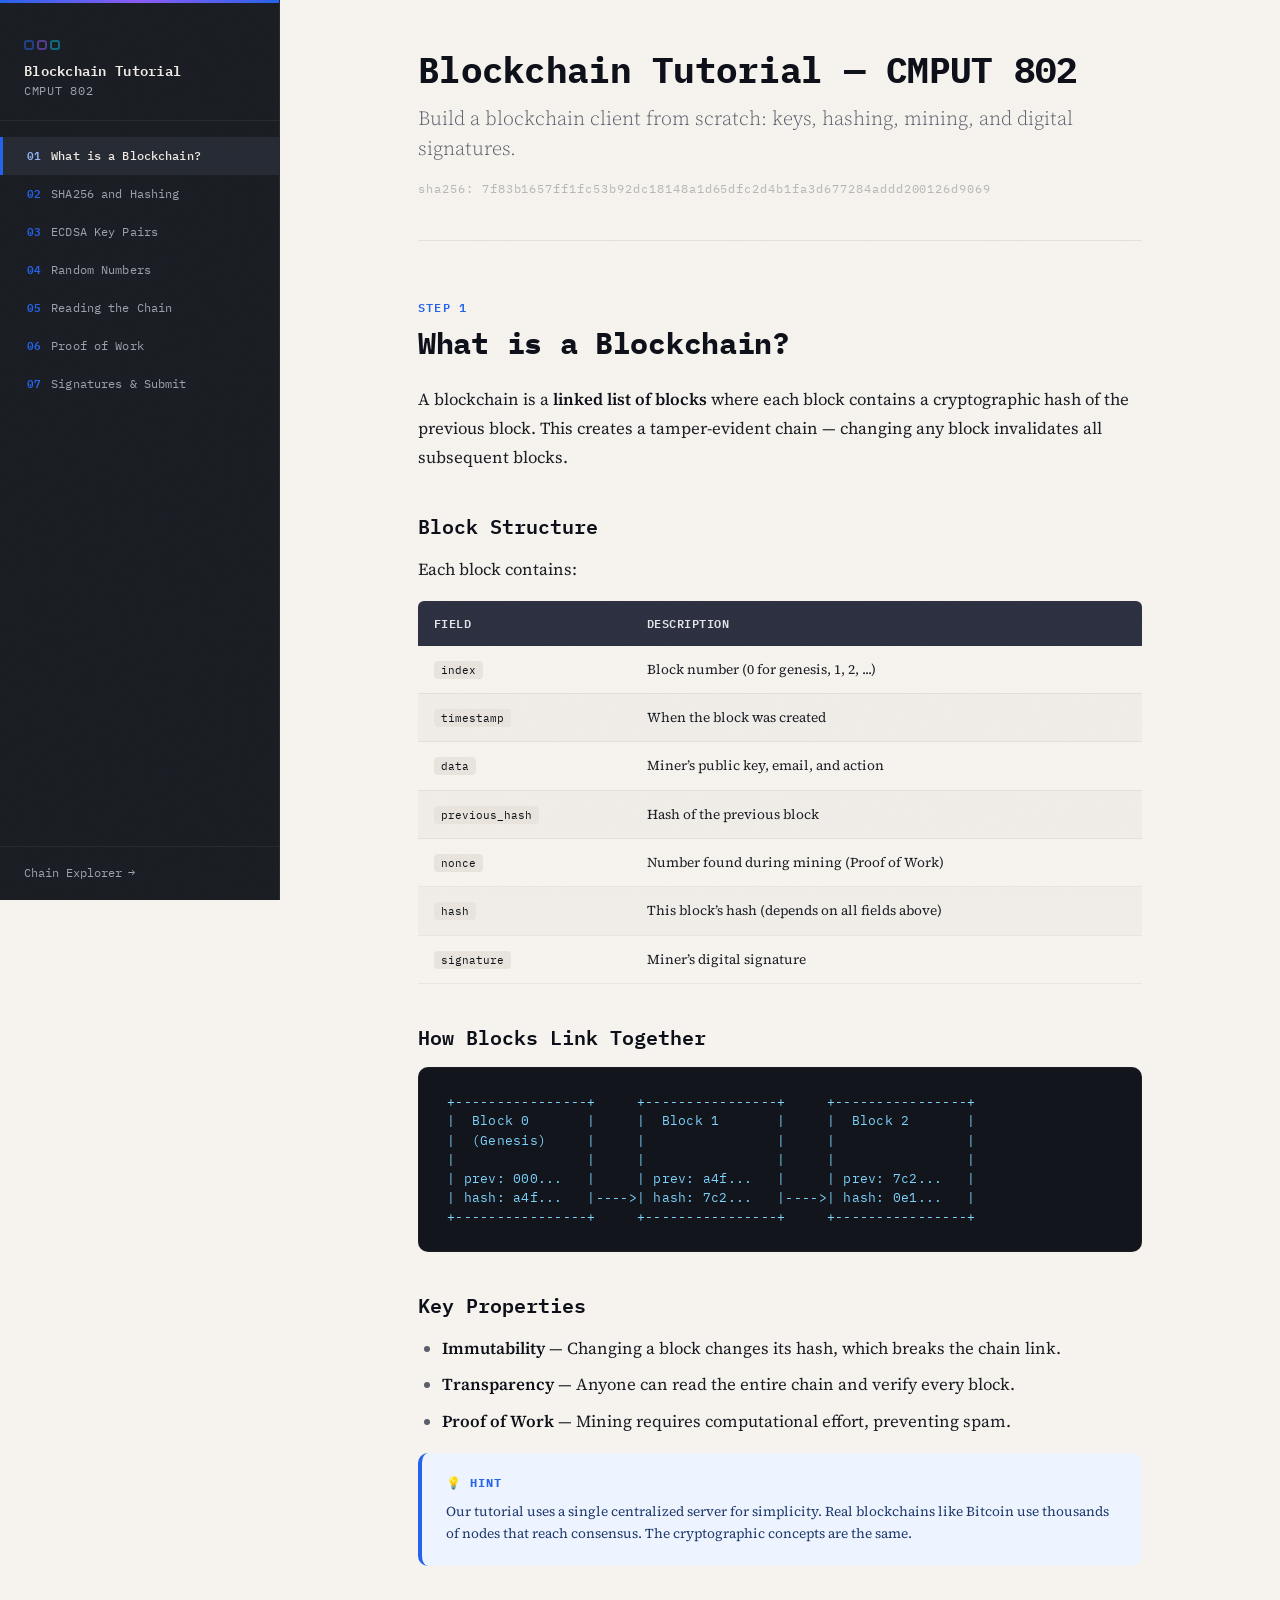
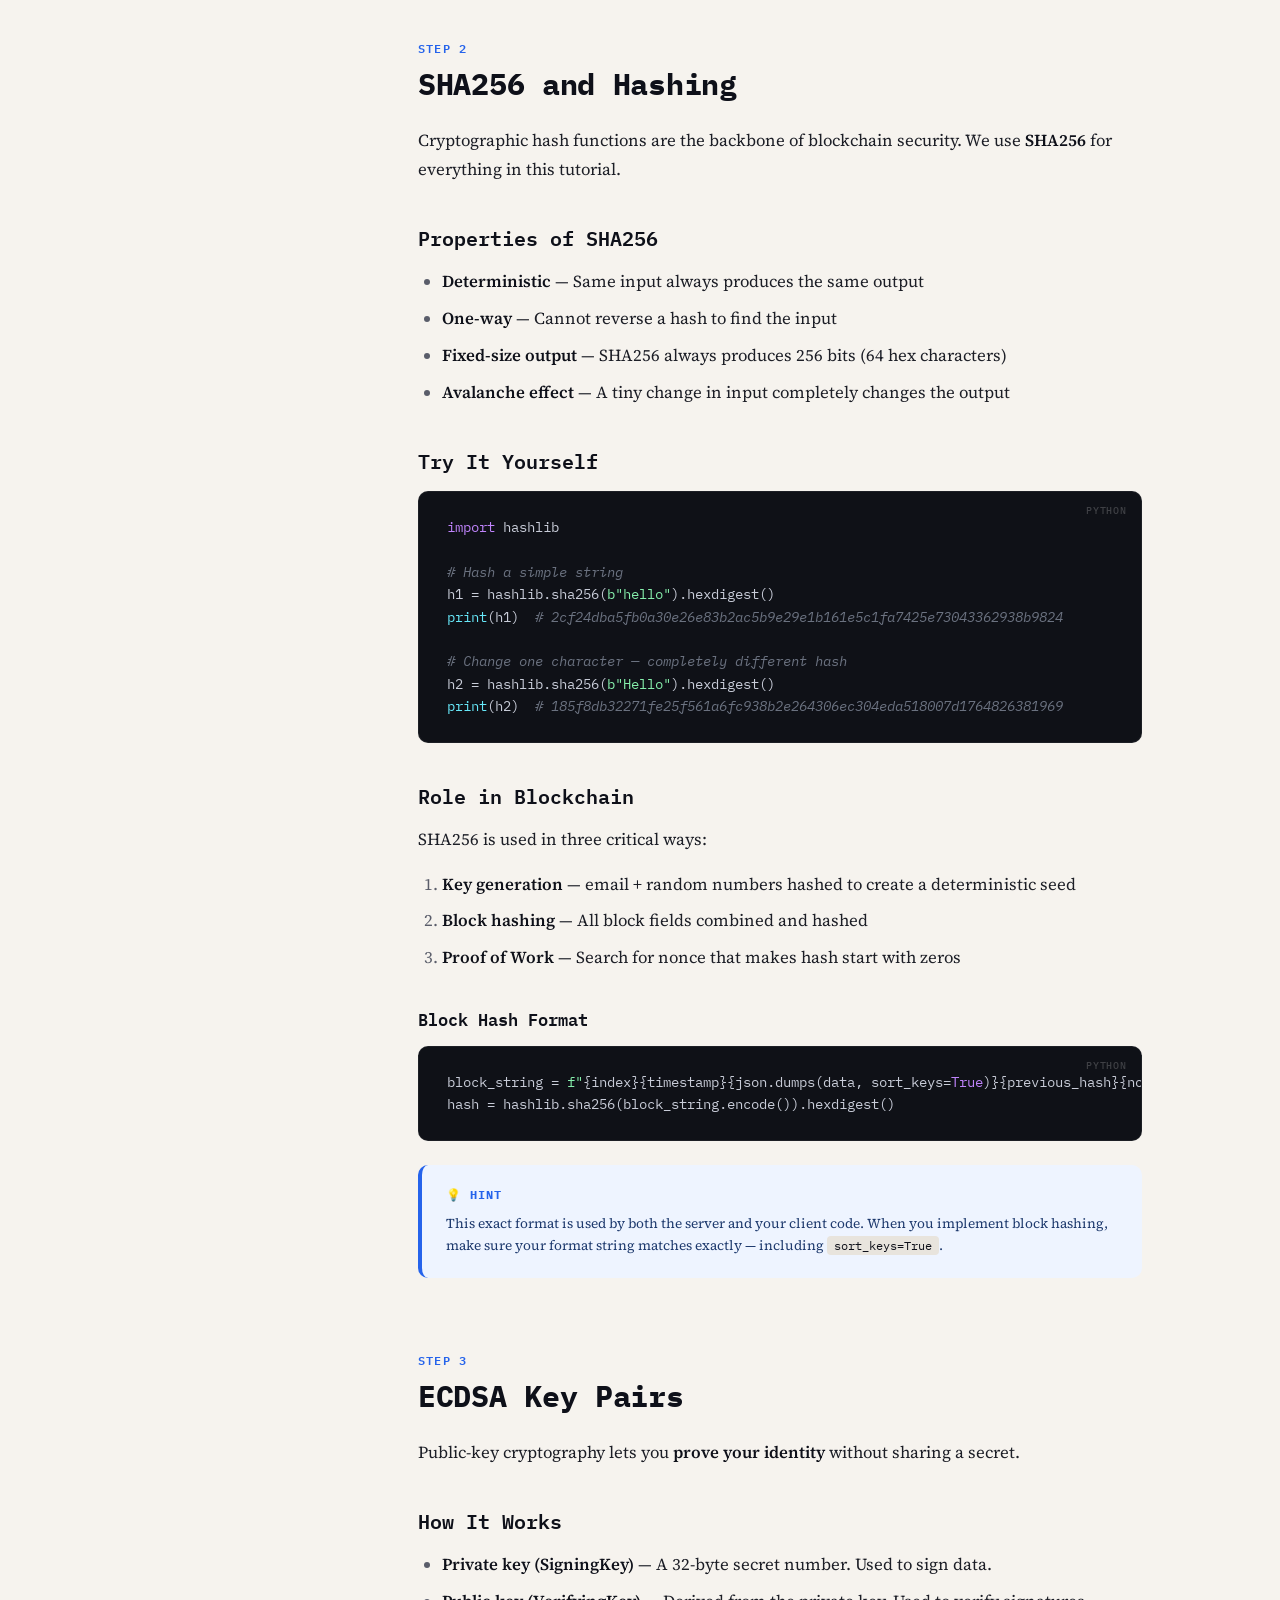
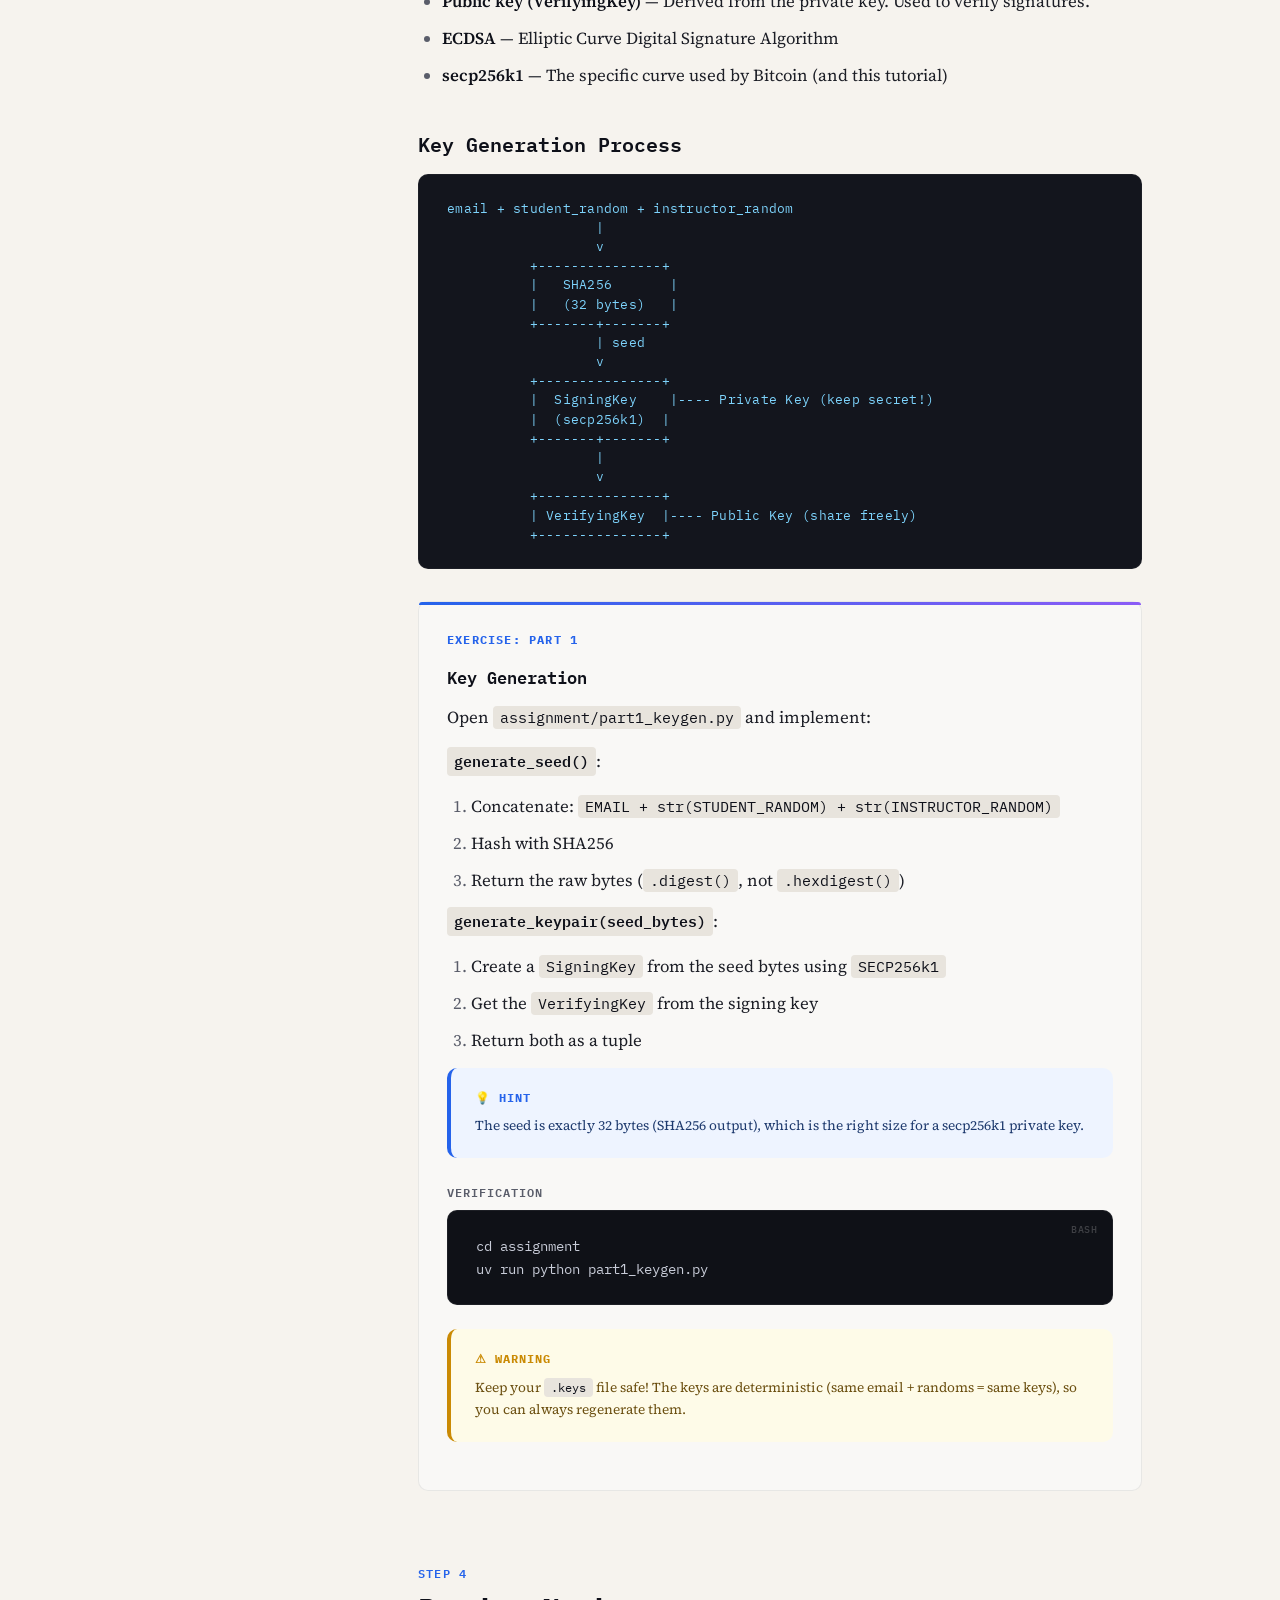
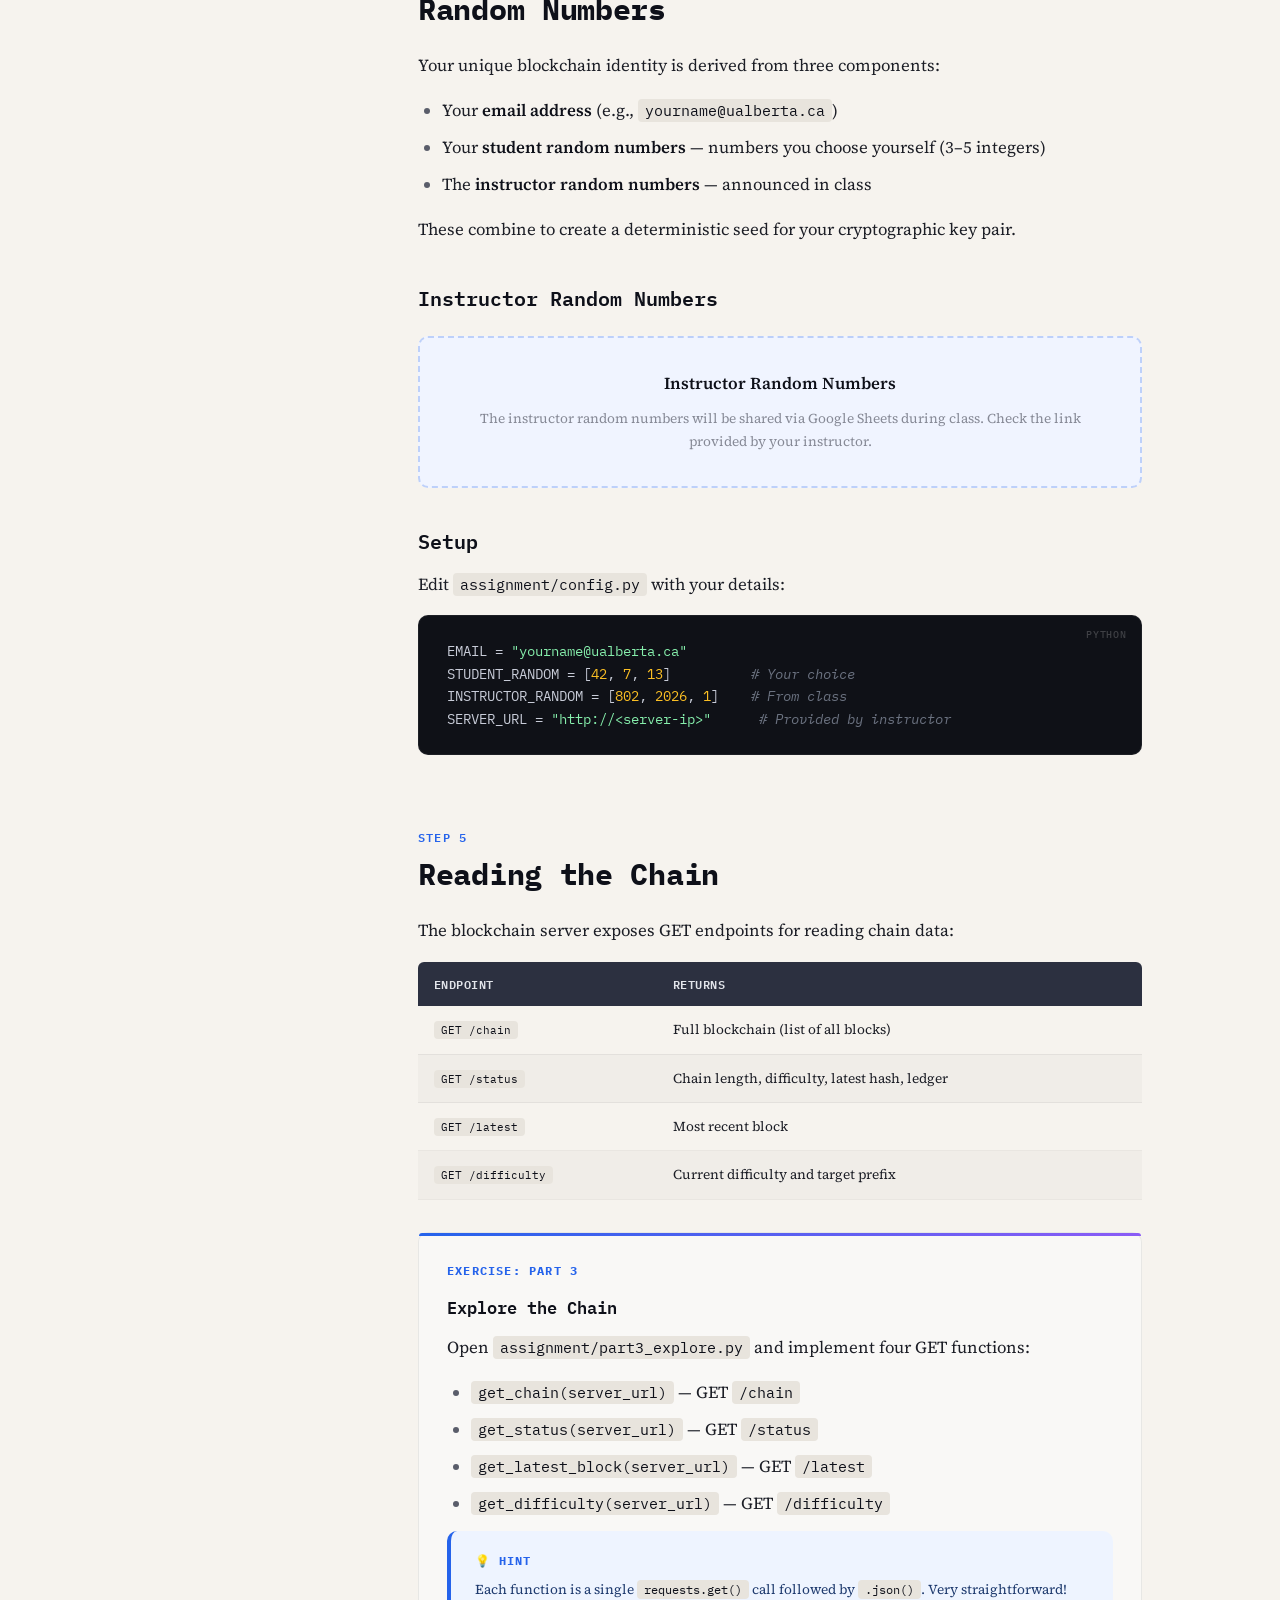
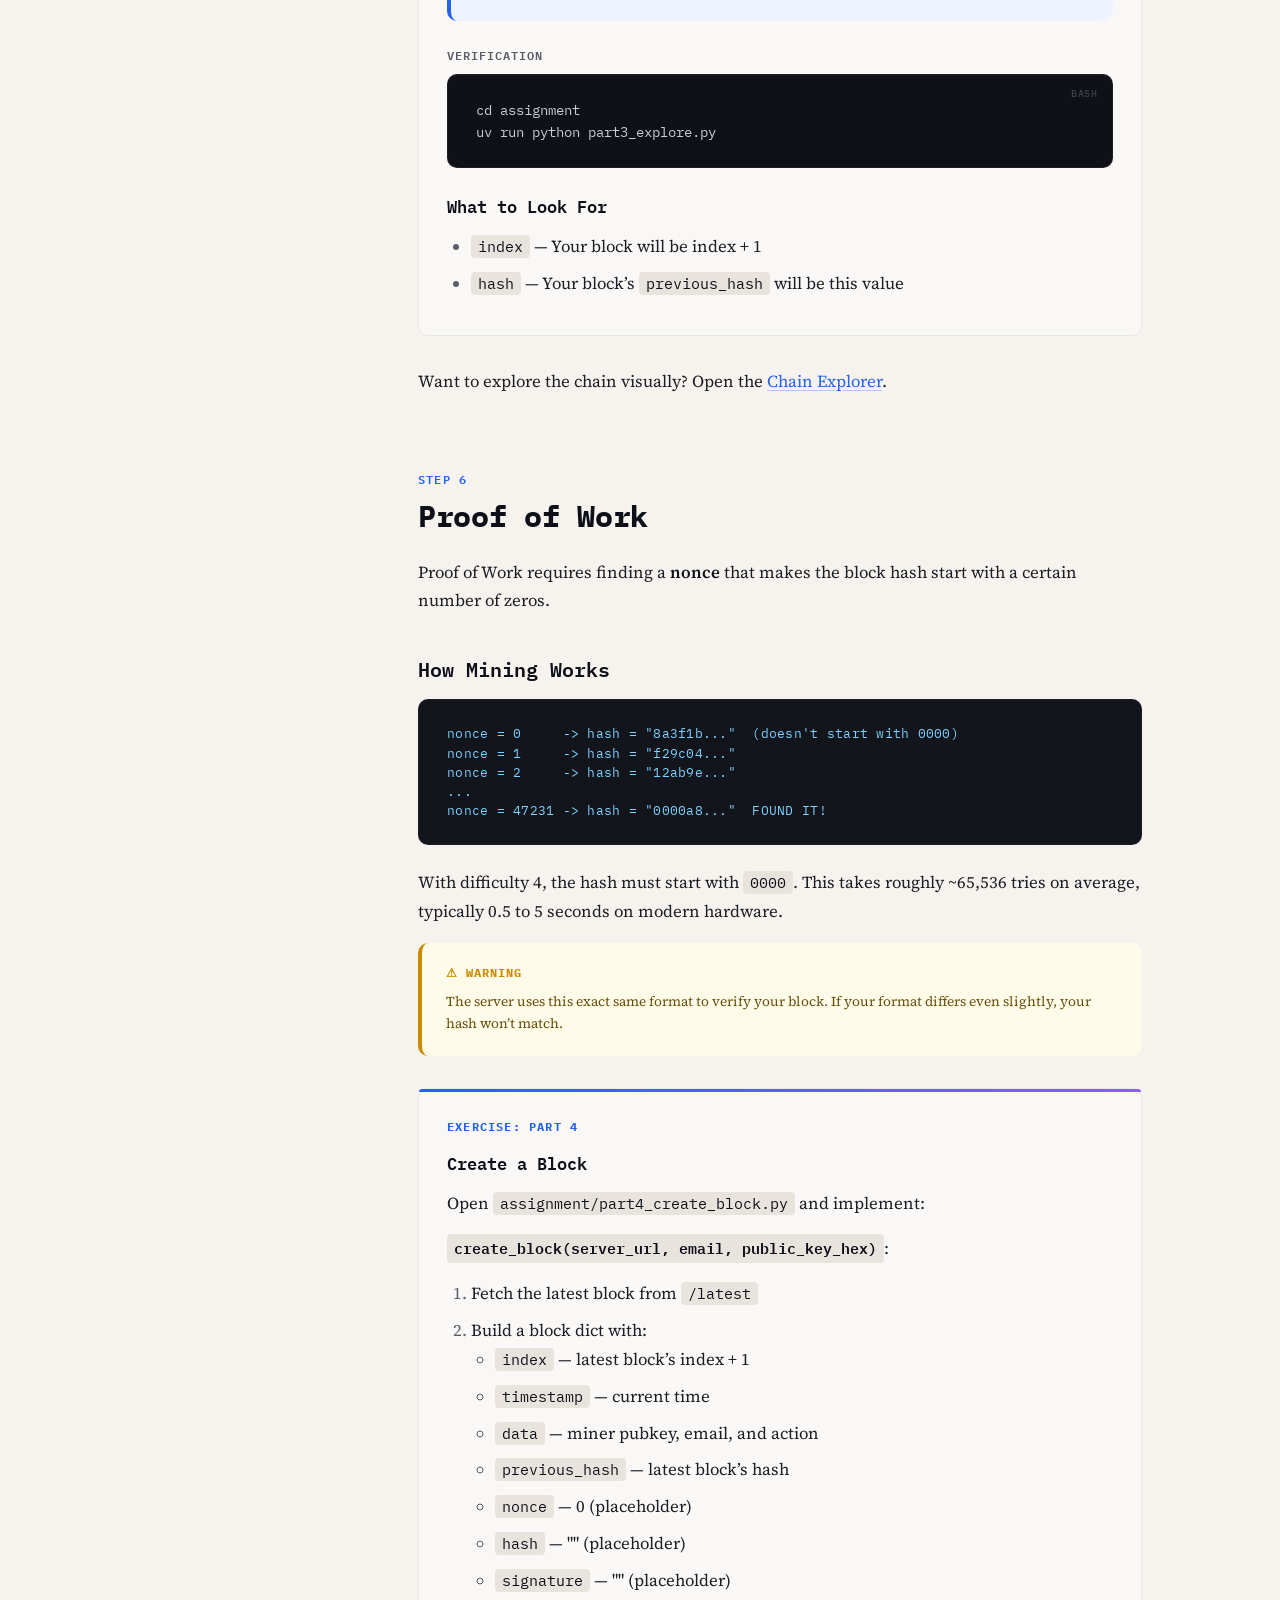
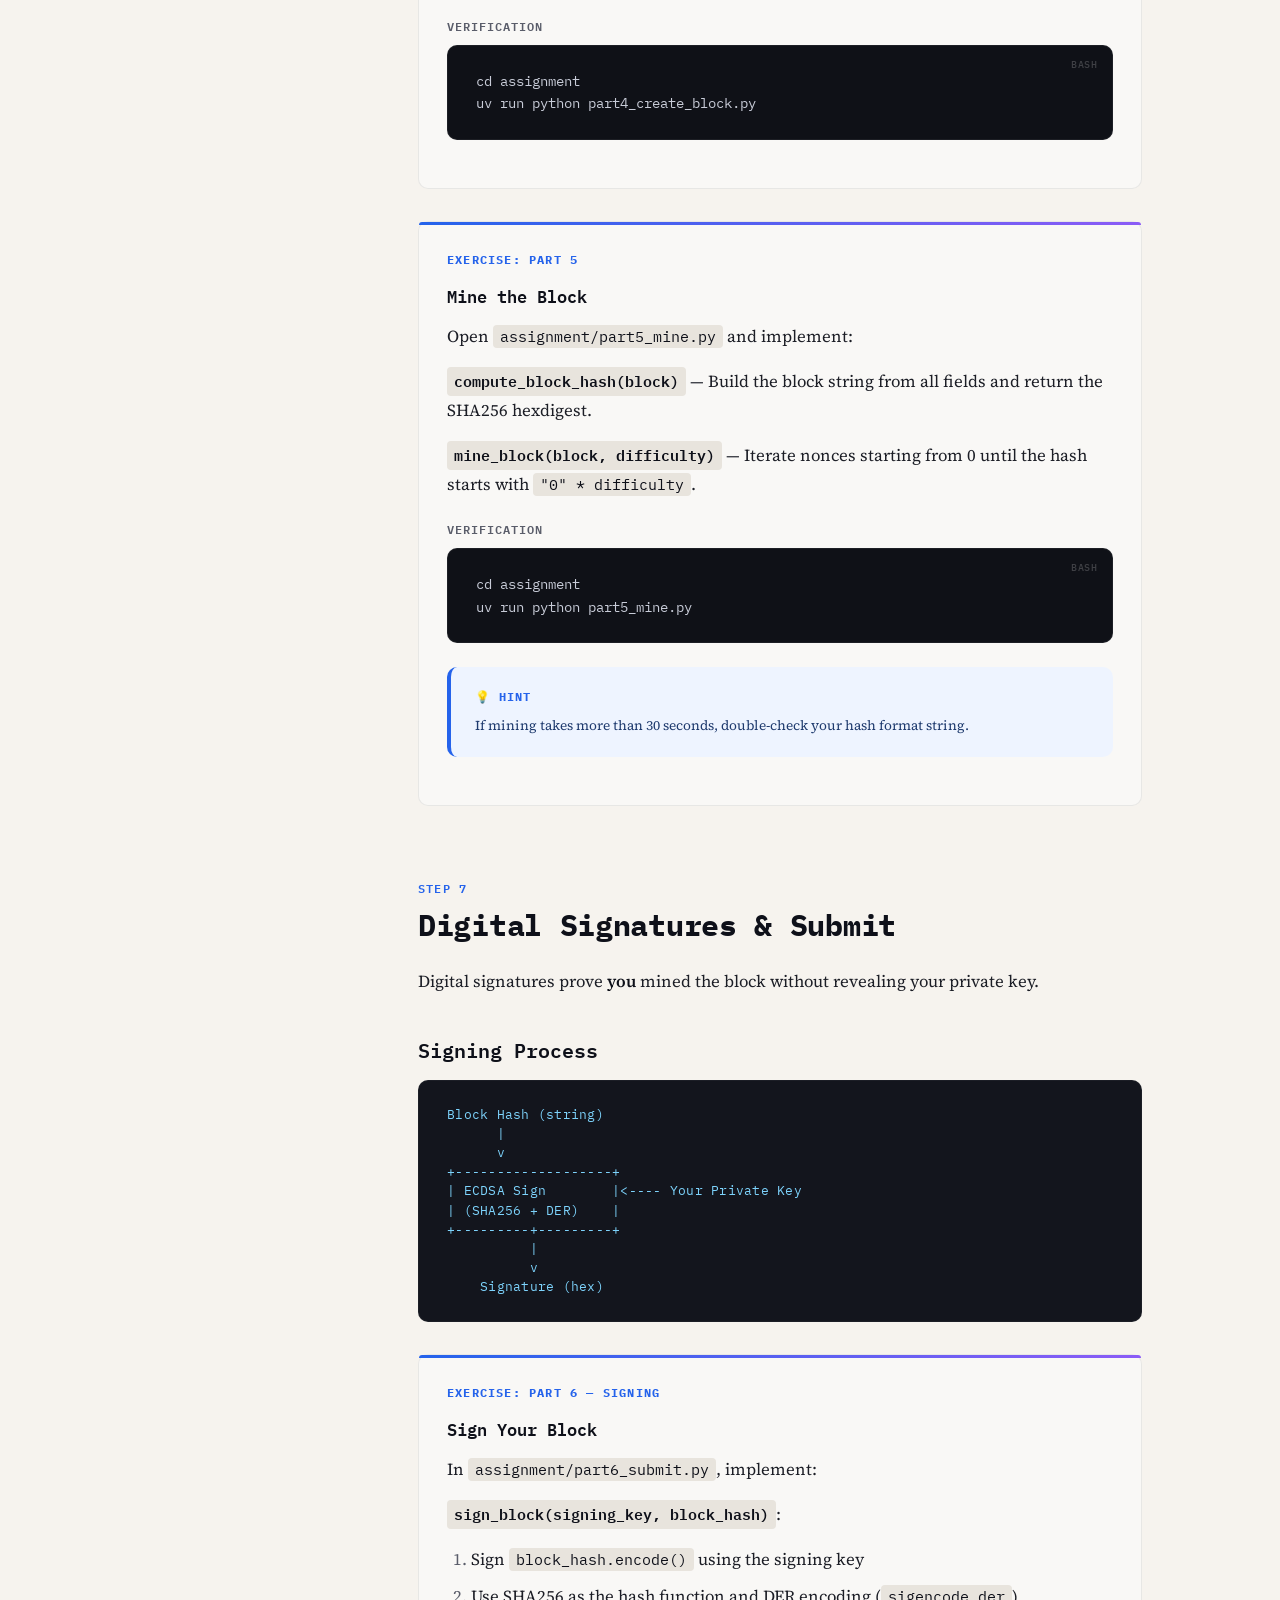
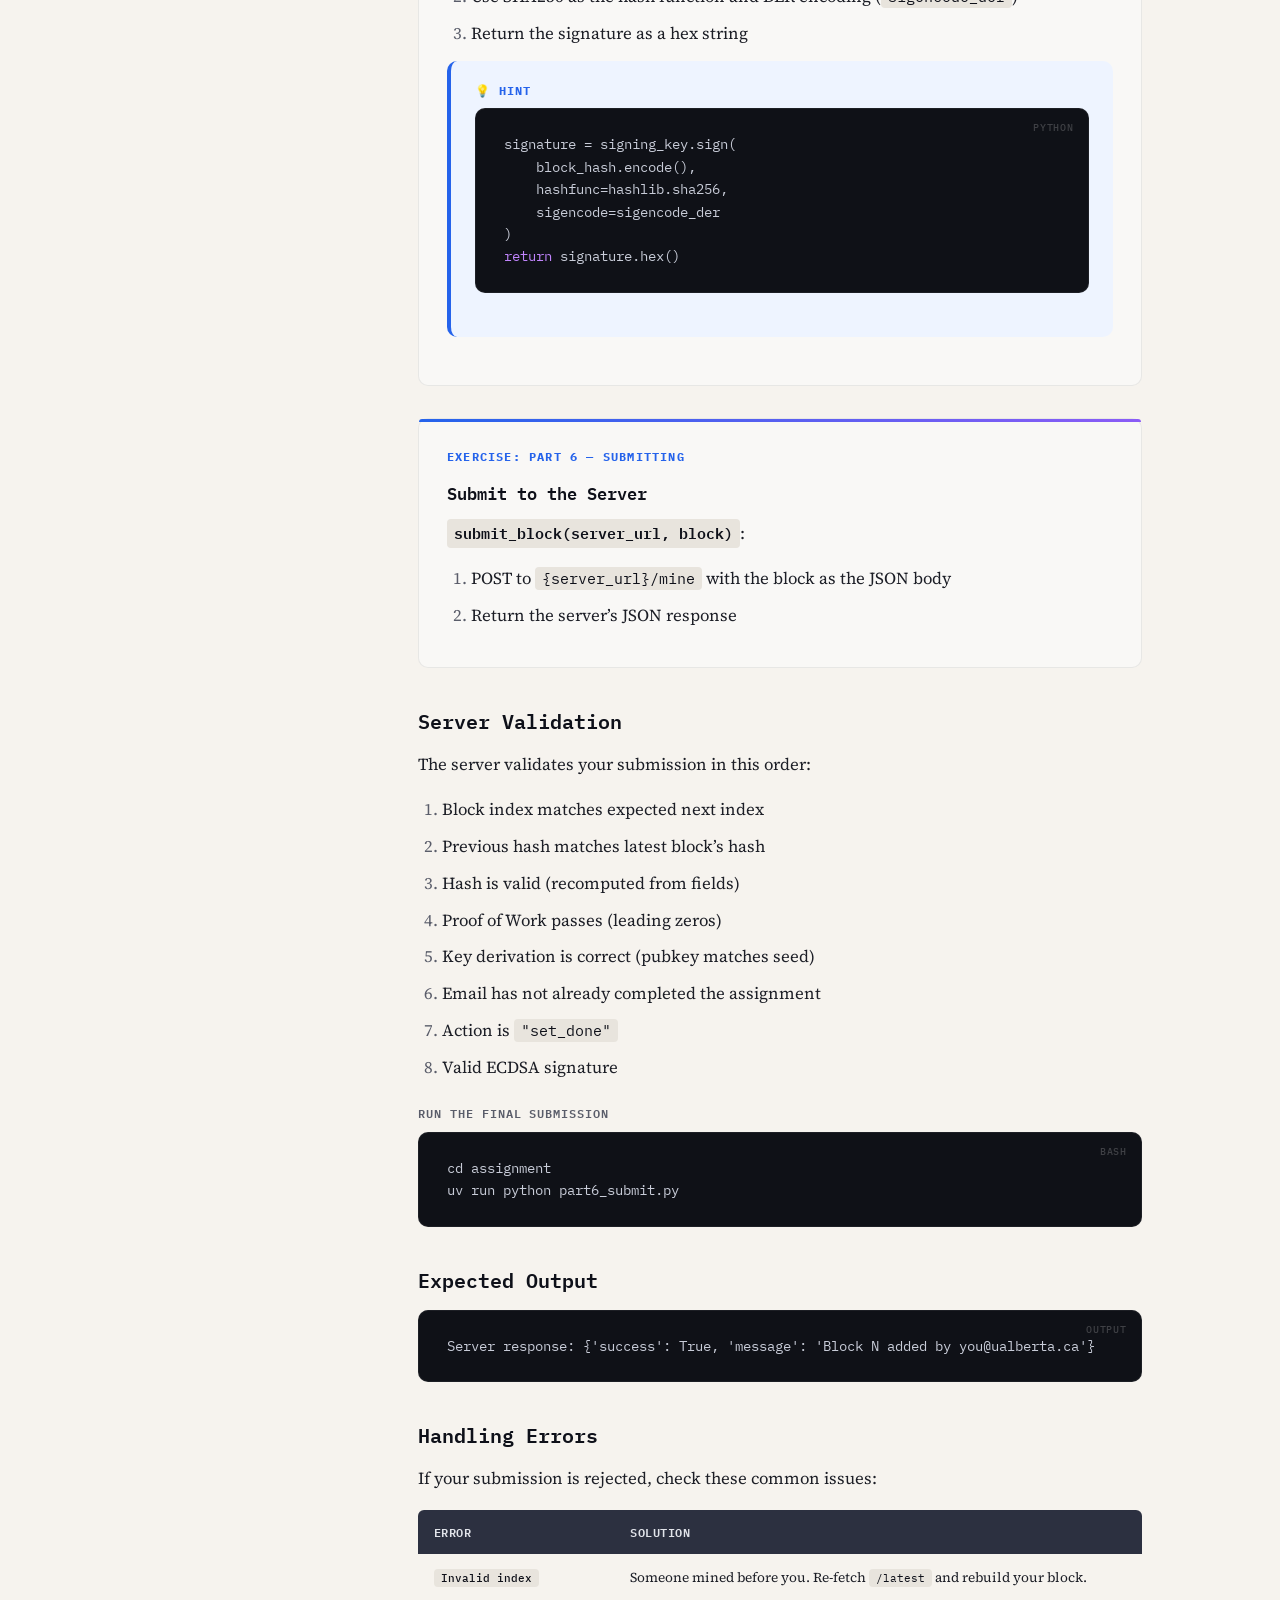
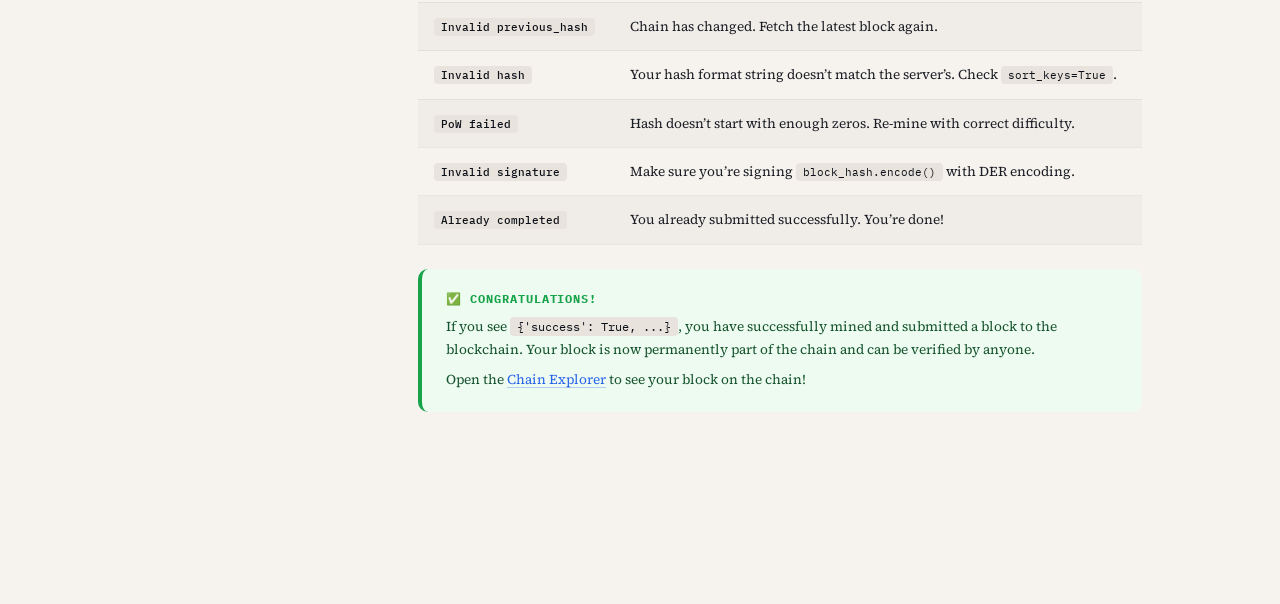
==== server/tutorial/index.html @ 590c192d "feat: restructure project layout and add polished frontend tutorial Reorganize directory structure: " ====
<!DOCTYPE html>
<html lang="en">
<head>
  <meta charset="UTF-8">
  <meta name="viewport" content="width=device-width, initial-scale=1.0">
  <title>Blockchain Tutorial — CMPUT 802</title>
  <link rel="stylesheet" href="css/style.css">
</head>
<body>

<!-- Mobile Menu Toggle -->
<button class="mobile-menu-toggle" id="menuToggle" aria-label="Toggle navigation">
  <span></span>
  <span></span>
  <span></span>
</button>

<!-- Mobile Overlay -->
<div class="sidebar-overlay" id="sidebarOverlay"></div>

<div class="layout">

  <!-- ==================== SIDEBAR ==================== -->
  <aside class="sidebar" id="sidebar">
    <div class="sidebar-header">
      <div class="chain-icon">
        <div class="link"></div>
        <div class="link"></div>
        <div class="link"></div>
      </div>
      <h1>
        Blockchain Tutorial
        <span>CMPUT 802</span>
      </h1>
    </div>

    <nav class="sidebar-nav" id="sidebarNav">
      <a href="#step1" data-step="step1">
        <span class="step-num">01</span> What is a Blockchain?
      </a>
      <a href="#step2" data-step="step2">
        <span class="step-num">02</span> SHA256 and Hashing
      </a>
      <a href="#step3" data-step="step3">
        <span class="step-num">03</span> ECDSA Key Pairs
      </a>
      <a href="#step4" data-step="step4">
        <span class="step-num">04</span> Random Numbers
      </a>
      <a href="#step5" data-step="step5">
        <span class="step-num">05</span> Reading the Chain
      </a>
      <a href="#step6" data-step="step6">
        <span class="step-num">06</span> Proof of Work
      </a>
      <a href="#step7" data-step="step7">
        <span class="step-num">07</span> Signatures &amp; Submit
      </a>
    </nav>

    <div class="sidebar-footer">
      <a href="/tutorial/explorer.html">
        Chain Explorer <span class="arrow">&rarr;</span>
      </a>
    </div>
  </aside>

  <!-- ==================== MAIN CONTENT ==================== -->
  <main class="content">
    <div class="content-inner">

      <!-- Page Header -->
      <header class="page-header">
        <h1>Blockchain Tutorial &mdash; CMPUT 802</h1>
        <p class="subtitle">Build a blockchain client from scratch: keys, hashing, mining, and digital signatures.</p>
        <div class="hash-decoration">sha256: 7f83b1657ff1fc53b92dc18148a1d65dfc2d4b1fa3d677284addd200126d9069</div>
      </header>

      <!-- ==================== STEP 1 ==================== -->
      <section class="section" id="step1">
        <span class="section-anchor" id="step1-anchor"></span>
        <div class="step-label">Step 1</div>
        <h2>What is a Blockchain?</h2>

        <p>A blockchain is a <strong>linked list of blocks</strong> where each block contains a cryptographic hash of the previous block. This creates a tamper-evident chain &mdash; changing any block invalidates all subsequent blocks.</p>

        <h3>Block Structure</h3>
        <p>Each block contains:</p>
        <table>
          <thead>
            <tr>
              <th>Field</th>
              <th>Description</th>
            </tr>
          </thead>
          <tbody>
            <tr>
              <td><code>index</code></td>
              <td>Block number (0 for genesis, 1, 2, ...)</td>
            </tr>
            <tr>
              <td><code>timestamp</code></td>
              <td>When the block was created</td>
            </tr>
            <tr>
              <td><code>data</code></td>
              <td>Miner&rsquo;s public key, email, and action</td>
            </tr>
            <tr>
              <td><code>previous_hash</code></td>
              <td>Hash of the previous block</td>
            </tr>
            <tr>
              <td><code>nonce</code></td>
              <td>Number found during mining (Proof of Work)</td>
            </tr>
            <tr>
              <td><code>hash</code></td>
              <td>This block&rsquo;s hash (depends on all fields above)</td>
            </tr>
            <tr>
              <td><code>signature</code></td>
              <td>Miner&rsquo;s digital signature</td>
            </tr>
          </tbody>
        </table>

        <h3>How Blocks Link Together</h3>
<pre class="ascii-art"><code>+----------------+     +----------------+     +----------------+
|  Block 0       |     |  Block 1       |     |  Block 2       |
|  (Genesis)     |     |                |     |                |
|                |     |                |     |                |
| prev: 000...   |     | prev: a4f...   |     | prev: 7c2...   |
| hash: a4f...   |----&gt;| hash: 7c2...   |----&gt;| hash: 0e1...   |
+----------------+     +----------------+     +----------------+</code></pre>

        <h3>Key Properties</h3>
        <ul>
          <li><strong>Immutability</strong> &mdash; Changing a block changes its hash, which breaks the chain link.</li>
          <li><strong>Transparency</strong> &mdash; Anyone can read the entire chain and verify every block.</li>
          <li><strong>Proof of Work</strong> &mdash; Mining requires computational effort, preventing spam.</li>
        </ul>

        <div class="callout hint">
          <div class="callout-label">&#x1F4A1; Hint</div>
          <p>Our tutorial uses a single centralized server for simplicity. Real blockchains like Bitcoin use thousands of nodes that reach consensus. The cryptographic concepts are the same.</p>
        </div>
      </section>

      <!-- ==================== STEP 2 ==================== -->
      <section class="section" id="step2">
        <span class="section-anchor" id="step2-anchor"></span>
        <div class="step-label">Step 2</div>
        <h2>SHA256 and Hashing</h2>

        <p>Cryptographic hash functions are the backbone of blockchain security. We use <strong>SHA256</strong> for everything in this tutorial.</p>

        <h3>Properties of SHA256</h3>
        <ul>
          <li><strong>Deterministic</strong> &mdash; Same input always produces the same output</li>
          <li><strong>One-way</strong> &mdash; Cannot reverse a hash to find the input</li>
          <li><strong>Fixed-size output</strong> &mdash; SHA256 always produces 256 bits (64 hex characters)</li>
          <li><strong>Avalanche effect</strong> &mdash; A tiny change in input completely changes the output</li>
        </ul>

        <h3>Try It Yourself</h3>
<pre data-lang="python"><code><span class="kw">import</span> hashlib

<span class="cmt"># Hash a simple string</span>
h1 = hashlib.sha256(<span class="str">b"hello"</span>).hexdigest()
<span class="fn">print</span>(h1)  <span class="cmt"># 2cf24dba5fb0a30e26e83b2ac5b9e29e1b161e5c1fa7425e73043362938b9824</span>

<span class="cmt"># Change one character — completely different hash</span>
h2 = hashlib.sha256(<span class="str">b"Hello"</span>).hexdigest()
<span class="fn">print</span>(h2)  <span class="cmt"># 185f8db32271fe25f561a6fc938b2e264306ec304eda518007d1764826381969</span></code></pre>

        <h3>Role in Blockchain</h3>
        <p>SHA256 is used in three critical ways:</p>
        <ol>
          <li><strong>Key generation</strong> &mdash; email + random numbers hashed to create a deterministic seed</li>
          <li><strong>Block hashing</strong> &mdash; All block fields combined and hashed</li>
          <li><strong>Proof of Work</strong> &mdash; Search for nonce that makes hash start with zeros</li>
        </ol>

        <h4>Block Hash Format</h4>
<pre data-lang="python"><code>block_string = <span class="str">f"</span>{index}{timestamp}{json.dumps(data, sort_keys=<span class="kw">True</span>)}{previous_hash}{nonce}<span class="str">"</span>
hash = hashlib.sha256(block_string.encode()).hexdigest()</code></pre>

        <div class="callout hint">
          <div class="callout-label">&#x1F4A1; Hint</div>
          <p>This exact format is used by both the server and your client code. When you implement block hashing, make sure your format string matches exactly &mdash; including <code>sort_keys=True</code>.</p>
        </div>
      </section>

      <!-- ==================== STEP 3 ==================== -->
      <section class="section" id="step3">
        <span class="section-anchor" id="step3-anchor"></span>
        <div class="step-label">Step 3</div>
        <h2>ECDSA Key Pairs</h2>

        <p>Public-key cryptography lets you <strong>prove your identity</strong> without sharing a secret.</p>

        <h3>How It Works</h3>
        <ul>
          <li><strong>Private key (SigningKey)</strong> &mdash; A 32-byte secret number. Used to sign data.</li>
          <li><strong>Public key (VerifyingKey)</strong> &mdash; Derived from the private key. Used to verify signatures.</li>
          <li><strong>ECDSA</strong> &mdash; Elliptic Curve Digital Signature Algorithm</li>
          <li><strong>secp256k1</strong> &mdash; The specific curve used by Bitcoin (and this tutorial)</li>
        </ul>

        <h3>Key Generation Process</h3>
<pre class="ascii-art"><code>email + student_random + instructor_random
                  |
                  v
          +---------------+
          |   SHA256       |
          |   (32 bytes)   |
          +-------+-------+
                  | seed
                  v
          +---------------+
          |  SigningKey    |---- Private Key (keep secret!)
          |  (secp256k1)  |
          +-------+-------+
                  |
                  v
          +---------------+
          | VerifyingKey  |---- Public Key (share freely)
          +---------------+</code></pre>

        <div class="exercise">
          <div class="exercise-label">Exercise: Part 1</div>
          <h4>Key Generation</h4>
          <p>Open <code>assignment/part1_keygen.py</code> and implement:</p>

          <p><strong><code>generate_seed()</code></strong>:</p>
          <ol>
            <li>Concatenate: <code>EMAIL + str(STUDENT_RANDOM) + str(INSTRUCTOR_RANDOM)</code></li>
            <li>Hash with SHA256</li>
            <li>Return the raw bytes (<code>.digest()</code>, not <code>.hexdigest()</code>)</li>
          </ol>

          <p><strong><code>generate_keypair(seed_bytes)</code></strong>:</p>
          <ol>
            <li>Create a <code>SigningKey</code> from the seed bytes using <code>SECP256k1</code></li>
            <li>Get the <code>VerifyingKey</code> from the signing key</li>
            <li>Return both as a tuple</li>
          </ol>

          <div class="callout hint">
            <div class="callout-label">&#x1F4A1; Hint</div>
            <p>The seed is exactly 32 bytes (SHA256 output), which is the right size for a secp256k1 private key.</p>
          </div>

          <div class="verification">
            <div class="verification-label">Verification</div>
<pre data-lang="bash"><code>cd assignment
uv run python part1_keygen.py</code></pre>
          </div>

          <div class="callout warning">
            <div class="callout-label">&#x26A0; Warning</div>
            <p>Keep your <code>.keys</code> file safe! The keys are deterministic (same email + randoms = same keys), so you can always regenerate them.</p>
          </div>
        </div>
      </section>

      <!-- ==================== STEP 4 ==================== -->
      <section class="section" id="step4">
        <span class="section-anchor" id="step4-anchor"></span>
        <div class="step-label">Step 4</div>
        <h2>Random Numbers</h2>

        <p>Your unique blockchain identity is derived from three components:</p>
        <ul>
          <li>Your <strong>email address</strong> (e.g., <code>yourname@ualberta.ca</code>)</li>
          <li>Your <strong>student random numbers</strong> &mdash; numbers you choose yourself (3&ndash;5 integers)</li>
          <li>The <strong>instructor random numbers</strong> &mdash; announced in class</li>
        </ul>
        <p>These combine to create a deterministic seed for your cryptographic key pair.</p>

        <h3>Instructor Random Numbers</h3>
        <div class="sheets-placeholder">
          <p><strong>Instructor Random Numbers</strong></p>
          <p>The instructor random numbers will be shared via Google Sheets during class. Check the link provided by your instructor.</p>
          <!-- Replace with: <iframe src="YOUR_GOOGLE_SHEETS_URL" width="100%" height="300" frameborder="0"></iframe> -->
        </div>

        <h3>Setup</h3>
        <p>Edit <code>assignment/config.py</code> with your details:</p>
<pre data-lang="python"><code>EMAIL = <span class="str">"yourname@ualberta.ca"</span>
STUDENT_RANDOM = [<span class="num">42</span>, <span class="num">7</span>, <span class="num">13</span>]          <span class="cmt"># Your choice</span>
INSTRUCTOR_RANDOM = [<span class="num">802</span>, <span class="num">2026</span>, <span class="num">1</span>]    <span class="cmt"># From class</span>
SERVER_URL = <span class="str">"http://&lt;server-ip&gt;"</span>      <span class="cmt"># Provided by instructor</span></code></pre>
      </section>

      <!-- ==================== STEP 5 ==================== -->
      <section class="section" id="step5">
        <span class="section-anchor" id="step5-anchor"></span>
        <div class="step-label">Step 5</div>
        <h2>Reading the Chain</h2>

        <p>The blockchain server exposes GET endpoints for reading chain data:</p>

        <table>
          <thead>
            <tr>
              <th>Endpoint</th>
              <th>Returns</th>
            </tr>
          </thead>
          <tbody>
            <tr>
              <td><code>GET /chain</code></td>
              <td>Full blockchain (list of all blocks)</td>
            </tr>
            <tr>
              <td><code>GET /status</code></td>
              <td>Chain length, difficulty, latest hash, ledger</td>
            </tr>
            <tr>
              <td><code>GET /latest</code></td>
              <td>Most recent block</td>
            </tr>
            <tr>
              <td><code>GET /difficulty</code></td>
              <td>Current difficulty and target prefix</td>
            </tr>
          </tbody>
        </table>

        <div class="exercise">
          <div class="exercise-label">Exercise: Part 3</div>
          <h4>Explore the Chain</h4>
          <p>Open <code>assignment/part3_explore.py</code> and implement four GET functions:</p>
          <ul>
            <li><code>get_chain(server_url)</code> &mdash; GET <code>/chain</code></li>
            <li><code>get_status(server_url)</code> &mdash; GET <code>/status</code></li>
            <li><code>get_latest_block(server_url)</code> &mdash; GET <code>/latest</code></li>
            <li><code>get_difficulty(server_url)</code> &mdash; GET <code>/difficulty</code></li>
          </ul>

          <div class="callout hint">
            <div class="callout-label">&#x1F4A1; Hint</div>
            <p>Each function is a single <code>requests.get()</code> call followed by <code>.json()</code>. Very straightforward!</p>
          </div>

          <div class="verification">
            <div class="verification-label">Verification</div>
<pre data-lang="bash"><code>cd assignment
uv run python part3_explore.py</code></pre>
          </div>

          <h4>What to Look For</h4>
          <ul>
            <li><code>index</code> &mdash; Your block will be index + 1</li>
            <li><code>hash</code> &mdash; Your block&rsquo;s <code>previous_hash</code> will be this value</li>
          </ul>
        </div>

        <p>Want to explore the chain visually? Open the <a href="/tutorial/explorer.html">Chain Explorer</a>.</p>
      </section>

      <!-- ==================== STEP 6 ==================== -->
      <section class="section" id="step6">
        <span class="section-anchor" id="step6-anchor"></span>
        <div class="step-label">Step 6</div>
        <h2>Proof of Work</h2>

        <p>Proof of Work requires finding a <strong>nonce</strong> that makes the block hash start with a certain number of zeros.</p>

        <h3>How Mining Works</h3>
<pre class="ascii-art"><code>nonce = 0     -&gt; hash = "8a3f1b..."  (doesn't start with 0000)
nonce = 1     -&gt; hash = "f29c04..."
nonce = 2     -&gt; hash = "12ab9e..."
...
nonce = 47231 -&gt; hash = "0000a8..."  FOUND IT!</code></pre>

        <p>With difficulty 4, the hash must start with <code>0000</code>. This takes roughly ~65,536 tries on average, typically 0.5 to 5 seconds on modern hardware.</p>

        <div class="callout warning">
          <div class="callout-label">&#x26A0; Warning</div>
          <p>The server uses this exact same format to verify your block. If your format differs even slightly, your hash won&rsquo;t match.</p>
        </div>

        <div class="exercise">
          <div class="exercise-label">Exercise: Part 4</div>
          <h4>Create a Block</h4>
          <p>Open <code>assignment/part4_create_block.py</code> and implement:</p>

          <p><strong><code>create_block(server_url, email, public_key_hex)</code></strong>:</p>
          <ol>
            <li>Fetch the latest block from <code>/latest</code></li>
            <li>Build a block dict with:
              <ul>
                <li><code>index</code> &mdash; latest block&rsquo;s index + 1</li>
                <li><code>timestamp</code> &mdash; current time</li>
                <li><code>data</code> &mdash; miner pubkey, email, and action</li>
                <li><code>previous_hash</code> &mdash; latest block&rsquo;s hash</li>
                <li><code>nonce</code> &mdash; 0 (placeholder)</li>
                <li><code>hash</code> &mdash; "" (placeholder)</li>
                <li><code>signature</code> &mdash; "" (placeholder)</li>
              </ul>
            </li>
          </ol>

          <div class="verification">
            <div class="verification-label">Verification</div>
<pre data-lang="bash"><code>cd assignment
uv run python part4_create_block.py</code></pre>
          </div>
        </div>

        <div class="exercise">
          <div class="exercise-label">Exercise: Part 5</div>
          <h4>Mine the Block</h4>
          <p>Open <code>assignment/part5_mine.py</code> and implement:</p>

          <p><strong><code>compute_block_hash(block)</code></strong> &mdash; Build the block string from all fields and return the SHA256 hexdigest.</p>

          <p><strong><code>mine_block(block, difficulty)</code></strong> &mdash; Iterate nonces starting from 0 until the hash starts with <code>"0" * difficulty</code>.</p>

          <div class="verification">
            <div class="verification-label">Verification</div>
<pre data-lang="bash"><code>cd assignment
uv run python part5_mine.py</code></pre>
          </div>

          <div class="callout hint">
            <div class="callout-label">&#x1F4A1; Hint</div>
            <p>If mining takes more than 30 seconds, double-check your hash format string.</p>
          </div>
        </div>
      </section>

      <!-- ==================== STEP 7 ==================== -->
      <section class="section" id="step7">
        <span class="section-anchor" id="step7-anchor"></span>
        <div class="step-label">Step 7</div>
        <h2>Digital Signatures &amp; Submit</h2>

        <p>Digital signatures prove <strong>you</strong> mined the block without revealing your private key.</p>

        <h3>Signing Process</h3>
<pre class="ascii-art"><code>Block Hash (string)
      |
      v
+-------------------+
| ECDSA Sign        |&lt;---- Your Private Key
| (SHA256 + DER)    |
+---------+---------+
          |
          v
    Signature (hex)</code></pre>

        <div class="exercise">
          <div class="exercise-label">Exercise: Part 6 &mdash; Signing</div>
          <h4>Sign Your Block</h4>
          <p>In <code>assignment/part6_submit.py</code>, implement:</p>

          <p><strong><code>sign_block(signing_key, block_hash)</code></strong>:</p>
          <ol>
            <li>Sign <code>block_hash.encode()</code> using the signing key</li>
            <li>Use SHA256 as the hash function and DER encoding (<code>sigencode_der</code>)</li>
            <li>Return the signature as a hex string</li>
          </ol>

          <div class="callout hint">
            <div class="callout-label">&#x1F4A1; Hint</div>
<pre data-lang="python"><code>signature = signing_key.sign(
    block_hash.encode(),
    hashfunc=hashlib.sha256,
    sigencode=sigencode_der
)
<span class="kw">return</span> signature.hex()</code></pre>
          </div>
        </div>

        <div class="exercise">
          <div class="exercise-label">Exercise: Part 6 &mdash; Submitting</div>
          <h4>Submit to the Server</h4>
          <p><strong><code>submit_block(server_url, block)</code></strong>:</p>
          <ol>
            <li>POST to <code>{server_url}/mine</code> with the block as the JSON body</li>
            <li>Return the server&rsquo;s JSON response</li>
          </ol>
        </div>

        <h3>Server Validation</h3>
        <p>The server validates your submission in this order:</p>
        <ol>
          <li>Block index matches expected next index</li>
          <li>Previous hash matches latest block&rsquo;s hash</li>
          <li>Hash is valid (recomputed from fields)</li>
          <li>Proof of Work passes (leading zeros)</li>
          <li>Key derivation is correct (pubkey matches seed)</li>
          <li>Email has not already completed the assignment</li>
          <li>Action is <code>"set_done"</code></li>
          <li>Valid ECDSA signature</li>
        </ol>

        <div class="verification">
          <div class="verification-label">Run the Final Submission</div>
<pre data-lang="bash"><code>cd assignment
uv run python part6_submit.py</code></pre>
        </div>

        <h3>Expected Output</h3>
<pre data-lang="output"><code>Server response: {'success': True, 'message': 'Block N added by you@ualberta.ca'}</code></pre>

        <h3>Handling Errors</h3>
        <p>If your submission is rejected, check these common issues:</p>
        <table class="error-table">
          <thead>
            <tr>
              <th>Error</th>
              <th>Solution</th>
            </tr>
          </thead>
          <tbody>
            <tr>
              <td><code>Invalid index</code></td>
              <td>Someone mined before you. Re-fetch <code>/latest</code> and rebuild your block.</td>
            </tr>
            <tr>
              <td><code>Invalid previous_hash</code></td>
              <td>Chain has changed. Fetch the latest block again.</td>
            </tr>
            <tr>
              <td><code>Invalid hash</code></td>
              <td>Your hash format string doesn&rsquo;t match the server&rsquo;s. Check <code>sort_keys=True</code>.</td>
            </tr>
            <tr>
              <td><code>PoW failed</code></td>
              <td>Hash doesn&rsquo;t start with enough zeros. Re-mine with correct difficulty.</td>
            </tr>
            <tr>
              <td><code>Invalid signature</code></td>
              <td>Make sure you&rsquo;re signing <code>block_hash.encode()</code> with DER encoding.</td>
            </tr>
            <tr>
              <td><code>Already completed</code></td>
              <td>You already submitted successfully. You&rsquo;re done!</td>
            </tr>
          </tbody>
        </table>

        <div class="callout success">
          <div class="callout-label">&#x2705; Congratulations!</div>
          <p>If you see <code>{'success': True, ...}</code>, you have successfully mined and submitted a block to the blockchain. Your block is now permanently part of the chain and can be verified by anyone.</p>
          <p>Open the <a href="/tutorial/explorer.html">Chain Explorer</a> to see your block on the chain!</p>
        </div>
      </section>

    </div><!-- .content-inner -->
  </main>

</div><!-- .layout -->

<!-- Back to Top -->
<button class="back-to-top" id="backToTop" aria-label="Back to top">
  <svg width="20" height="20" viewBox="0 0 20 20" fill="none" stroke="currentColor" stroke-width="2" stroke-linecap="round" stroke-linejoin="round">
    <path d="M10 16V4M4 10l6-6 6 6"/>
  </svg>
</button>

<script>
(function () {
  // --- Mobile menu ---
  const toggle = document.getElementById('menuToggle');
  const sidebar = document.getElementById('sidebar');
  const overlay = document.getElementById('sidebarOverlay');

  function openMenu() {
    sidebar.classList.add('open');
    toggle.classList.add('open');
    overlay.classList.add('visible');
  }

  function closeMenu() {
    sidebar.classList.remove('open');
    toggle.classList.remove('open');
    overlay.classList.remove('visible');
  }

  toggle.addEventListener('click', function () {
    if (sidebar.classList.contains('open')) {
      closeMenu();
    } else {
      openMenu();
    }
  });

  overlay.addEventListener('click', closeMenu);

  // Close menu on nav link click (mobile)
  document.querySelectorAll('.sidebar-nav a').forEach(function (link) {
    link.addEventListener('click', function () {
      if (window.innerWidth <= 768) {
        closeMenu();
      }
    });
  });

  // --- Active nav highlighting on scroll ---
  var navLinks = document.querySelectorAll('.sidebar-nav a');
  var sections = [];

  navLinks.forEach(function (link) {
    var id = link.getAttribute('data-step');
    var el = document.getElementById(id);
    if (el) sections.push({ id: id, el: el, link: link });
  });

  function updateActiveNav() {
    var scrollY = window.scrollY + 100;
    var current = sections[0];

    for (var i = 0; i < sections.length; i++) {
      if (sections[i].el.offsetTop <= scrollY) {
        current = sections[i];
      }
    }

    navLinks.forEach(function (link) {
      link.classList.remove('active');
    });

    if (current) {
      current.link.classList.add('active');
    }
  }

  window.addEventListener('scroll', updateActiveNav, { passive: true });
  updateActiveNav();

  // --- Back to top ---
  var backBtn = document.getElementById('backToTop');

  window.addEventListener('scroll', function () {
    if (window.scrollY > 600) {
      backBtn.classList.add('visible');
    } else {
      backBtn.classList.remove('visible');
    }
  }, { passive: true });

  backBtn.addEventListener('click', function () {
    window.scrollTo({ top: 0, behavior: 'smooth' });
  });
})();
</script>

</body>
</html>
---- server/tutorial/css/style.css ----
/* ============================================================
   Blockchain Tutorial — CMPUT 802
   "Technical Editorial" aesthetic: monospace headings,
   serif body, muted dark sidebar, warm content area,
   cryptographic geometric accents.
   ============================================================ */

/* --- Fonts --- */
@import url('https://fonts.googleapis.com/css2?family=IBM+Plex+Mono:ital,wght@0,400;0,500;0,600;0,700;1,400&family=Source+Serif+4:ital,opsz,wght@0,8..60,300;0,8..60,400;0,8..60,600;0,8..60,700;1,8..60,400&display=swap');

/* --- Design Tokens --- */
:root {
  /* Surface */
  --bg-body: #f6f3ee;
  --bg-sidebar: #1a1d23;
  --bg-sidebar-hover: #262a33;
  --bg-code: #0f1117;
  --bg-code-inline: #e8e4dd;
  --bg-table-head: #2c3040;
  --bg-table-row-alt: rgba(0, 0, 0, 0.025);

  /* Text */
  --text-primary: #1c1e26;
  --text-secondary: #5a5d6a;
  --text-sidebar: #9ea2b0;
  --text-sidebar-active: #f0ece6;
  --text-code: #c8ccd8;
  --text-heading: #0e1019;

  /* Accent */
  --accent: #2563eb;
  --accent-dim: #1e4fbb;
  --accent-glow: rgba(37, 99, 235, 0.12);

  /* Callouts */
  --hint-bg: #eef4ff;
  --hint-border: #2563eb;
  --hint-text: #1e3a6e;
  --warning-bg: #fefbe8;
  --warning-border: #ca8a04;
  --warning-text: #6b4f10;
  --success-bg: #eefbf0;
  --success-border: #16a34a;
  --success-text: #14532d;

  /* Geometry */
  --sidebar-width: 280px;
  --content-max: 820px;
  --radius: 6px;
  --radius-lg: 10px;

  /* Typography scale */
  --font-mono: 'IBM Plex Mono', 'Menlo', monospace;
  --font-serif: 'Source Serif 4', 'Georgia', serif;
  --size-xs: 0.75rem;
  --size-sm: 0.85rem;
  --size-base: 1.05rem;
  --size-lg: 1.25rem;
  --size-xl: 1.5rem;
  --size-2xl: 1.85rem;
  --size-3xl: 2.25rem;
}

/* --- Reset & Base --- */
*,
*::before,
*::after {
  box-sizing: border-box;
  margin: 0;
  padding: 0;
}

html {
  scroll-behavior: smooth;
  scroll-padding-top: 32px;
  -webkit-font-smoothing: antialiased;
  -moz-osx-font-smoothing: grayscale;
}

body {
  font-family: var(--font-serif);
  font-size: var(--size-base);
  line-height: 1.72;
  color: var(--text-primary);
  background: var(--bg-body);
}

/* Subtle noise texture on body */
body::before {
  content: '';
  position: fixed;
  inset: 0;
  pointer-events: none;
  z-index: 9999;
  opacity: 0.018;
  background-image: url("data:image/svg+xml,%3Csvg viewBox='0 0 256 256' xmlns='http://www.w3.org/2000/svg'%3E%3Cfilter id='n'%3E%3CfeTurbulence type='fractalNoise' baseFrequency='0.9' numOctaves='4' stitchTiles='stitch'/%3E%3C/filter%3E%3Crect width='100%25' height='100%25' filter='url(%23n)'/%3E%3C/svg%3E");
  background-repeat: repeat;
  background-size: 256px 256px;
}

/* --- Layout Shell --- */
.layout {
  display: flex;
  min-height: 100vh;
}

/* --- Sidebar --- */
.sidebar {
  position: fixed;
  top: 0;
  left: 0;
  width: var(--sidebar-width);
  height: 100vh;
  background: var(--bg-sidebar);
  overflow-y: auto;
  z-index: 100;
  display: flex;
  flex-direction: column;
  border-right: 1px solid rgba(255, 255, 255, 0.06);
}

/* Sidebar decorative top border — accent stripe */
.sidebar::before {
  content: '';
  display: block;
  height: 3px;
  background: linear-gradient(90deg, var(--accent), #8b5cf6, var(--accent));
  flex-shrink: 0;
}

.sidebar-header {
  padding: 28px 24px 20px;
  border-bottom: 1px solid rgba(255, 255, 255, 0.06);
  flex-shrink: 0;
}

.sidebar-header h1 {
  font-family: var(--font-mono);
  font-size: var(--size-sm);
  font-weight: 600;
  color: var(--text-sidebar-active);
  letter-spacing: 0.02em;
  line-height: 1.4;
}

.sidebar-header h1 span {
  display: block;
  font-size: var(--size-xs);
  font-weight: 400;
  color: var(--text-sidebar);
  margin-top: 4px;
  letter-spacing: 0.06em;
  text-transform: uppercase;
}

/* Chain-link decorative icon */
.sidebar-header .chain-icon {
  display: inline-flex;
  align-items: center;
  gap: 3px;
  margin-bottom: 8px;
  opacity: 0.5;
}

.sidebar-header .chain-icon .link {
  width: 10px;
  height: 10px;
  border: 2px solid var(--accent);
  border-radius: 3px;
}

.sidebar-header .chain-icon .link:nth-child(2) {
  border-color: #8b5cf6;
}

.sidebar-header .chain-icon .link:nth-child(3) {
  border-color: #06b6d4;
}

/* Navigation */
.sidebar-nav {
  padding: 16px 0;
  flex: 1;
}

.sidebar-nav a {
  display: flex;
  align-items: baseline;
  gap: 10px;
  padding: 10px 24px;
  text-decoration: none;
  color: var(--text-sidebar);
  font-family: var(--font-mono);
  font-size: var(--size-xs);
  font-weight: 400;
  letter-spacing: 0.01em;
  line-height: 1.5;
  transition: color 0.15s, background 0.15s;
  border-left: 3px solid transparent;
}

.sidebar-nav a:hover {
  color: var(--text-sidebar-active);
  background: var(--bg-sidebar-hover);
}

.sidebar-nav a.active {
  color: var(--text-sidebar-active);
  border-left-color: var(--accent);
  background: var(--bg-sidebar-hover);
  font-weight: 500;
}

.sidebar-nav .step-num {
  font-weight: 600;
  color: var(--accent);
  min-width: 14px;
  font-size: 0.7rem;
}

.sidebar-nav a.active .step-num {
  color: #93b4f8;
}

.sidebar-footer {
  padding: 16px 24px;
  border-top: 1px solid rgba(255, 255, 255, 0.06);
  flex-shrink: 0;
}

.sidebar-footer a {
  font-family: var(--font-mono);
  font-size: var(--size-xs);
  color: var(--text-sidebar);
  text-decoration: none;
  display: flex;
  align-items: center;
  gap: 6px;
  transition: color 0.15s;
}

.sidebar-footer a:hover {
  color: var(--text-sidebar-active);
}

.sidebar-footer .arrow {
  display: inline-block;
  transition: transform 0.15s;
}

.sidebar-footer a:hover .arrow {
  transform: translateX(3px);
}

/* --- Main Content --- */
.content {
  margin-left: var(--sidebar-width);
  flex: 1;
  min-width: 0;
}

.content-inner {
  max-width: var(--content-max);
  margin: 0 auto;
  padding: 48px 48px 120px;
}

/* --- Page Header --- */
.page-header {
  margin-bottom: 56px;
  padding-bottom: 40px;
  border-bottom: 1px solid rgba(0, 0, 0, 0.08);
}

.page-header h1 {
  font-family: var(--font-mono);
  font-size: var(--size-3xl);
  font-weight: 700;
  color: var(--text-heading);
  line-height: 1.2;
  letter-spacing: -0.02em;
  margin-bottom: 12px;
}

.page-header .subtitle {
  font-family: var(--font-serif);
  font-size: var(--size-lg);
  color: var(--text-secondary);
  font-weight: 300;
  line-height: 1.5;
}

/* Decorative hash string under title */
.page-header .hash-decoration {
  font-family: var(--font-mono);
  font-size: var(--size-xs);
  color: var(--text-secondary);
  opacity: 0.4;
  margin-top: 16px;
  letter-spacing: 0.08em;
  user-select: none;
}

/* --- Sections --- */
.section {
  margin-bottom: 72px;
  animation: fadeInUp 0.5s ease both;
}

.section:nth-child(2) { animation-delay: 0.05s; }
.section:nth-child(3) { animation-delay: 0.1s; }
.section:nth-child(4) { animation-delay: 0.15s; }
.section:nth-child(5) { animation-delay: 0.2s; }
.section:nth-child(6) { animation-delay: 0.25s; }
.section:nth-child(7) { animation-delay: 0.3s; }

@keyframes fadeInUp {
  from {
    opacity: 0;
    transform: translateY(16px);
  }
  to {
    opacity: 1;
    transform: translateY(0);
  }
}

.section-anchor {
  display: block;
  position: relative;
  top: -32px;
  visibility: hidden;
}

/* Step label */
.step-label {
  font-family: var(--font-mono);
  font-size: var(--size-xs);
  font-weight: 600;
  color: var(--accent);
  text-transform: uppercase;
  letter-spacing: 0.1em;
  margin-bottom: 8px;
}

.section h2 {
  font-family: var(--font-mono);
  font-size: var(--size-2xl);
  font-weight: 700;
  color: var(--text-heading);
  line-height: 1.25;
  letter-spacing: -0.01em;
  margin-bottom: 24px;
}

.section h3 {
  font-family: var(--font-mono);
  font-size: var(--size-lg);
  font-weight: 600;
  color: var(--text-heading);
  line-height: 1.35;
  margin-top: 40px;
  margin-bottom: 16px;
}

.section h4 {
  font-family: var(--font-mono);
  font-size: var(--size-base);
  font-weight: 600;
  color: var(--text-heading);
  margin-top: 32px;
  margin-bottom: 12px;
}

/* --- Prose --- */
.section p {
  margin-bottom: 16px;
}

.section strong {
  font-weight: 600;
  color: var(--text-heading);
}

.section a {
  color: var(--accent);
  text-decoration: underline;
  text-decoration-color: rgba(37, 99, 235, 0.3);
  text-underline-offset: 3px;
  transition: text-decoration-color 0.15s;
}

.section a:hover {
  text-decoration-color: var(--accent);
}

.section ul,
.section ol {
  margin-bottom: 16px;
  padding-left: 24px;
}

.section li {
  margin-bottom: 8px;
}

.section li::marker {
  color: var(--text-secondary);
}

/* --- Inline code --- */
code {
  font-family: var(--font-mono);
  font-size: 0.88em;
  background: var(--bg-code-inline);
  color: var(--text-heading);
  padding: 2px 7px;
  border-radius: 4px;
  word-break: break-word;
}

/* --- Code Blocks --- */
pre {
  background: var(--bg-code);
  color: var(--text-code);
  border-radius: var(--radius-lg);
  padding: 24px 28px;
  margin-bottom: 24px;
  overflow-x: auto;
  font-family: var(--font-mono);
  font-size: var(--size-sm);
  line-height: 1.65;
  border: 1px solid rgba(255, 255, 255, 0.06);
  position: relative;
}

pre code {
  background: none;
  padding: 0;
  border-radius: 0;
  color: inherit;
  font-size: inherit;
}

/* Language label on code blocks */
pre[data-lang]::before {
  content: attr(data-lang);
  position: absolute;
  top: 10px;
  right: 14px;
  font-family: var(--font-mono);
  font-size: 0.65rem;
  font-weight: 500;
  color: rgba(255, 255, 255, 0.2);
  text-transform: uppercase;
  letter-spacing: 0.08em;
}

/* Syntax hints — keywords, strings, comments */
pre .kw { color: #c084fc; }
pre .str { color: #86efac; }
pre .cmt { color: #6b7280; font-style: italic; }
pre .fn { color: #67e8f9; }
pre .num { color: #fbbf24; }
pre .op { color: #94a3b8; }

/* ASCII art blocks — slightly different styling */
pre.ascii-art {
  background: #13151d;
  border: 1px solid rgba(255, 255, 255, 0.04);
  font-size: 0.8rem;
  line-height: 1.5;
  letter-spacing: 0.02em;
  color: #7dd3fc;
}

/* --- Tables --- */
table {
  width: 100%;
  border-collapse: collapse;
  margin-bottom: 24px;
  font-size: var(--size-sm);
}

thead th {
  background: var(--bg-table-head);
  color: #e2e4ea;
  font-family: var(--font-mono);
  font-size: var(--size-xs);
  font-weight: 600;
  letter-spacing: 0.04em;
  text-transform: uppercase;
  text-align: left;
  padding: 12px 16px;
}

thead th:first-child {
  border-radius: var(--radius) 0 0 0;
}

thead th:last-child {
  border-radius: 0 var(--radius) 0 0;
}

tbody td {
  padding: 12px 16px;
  border-bottom: 1px solid rgba(0, 0, 0, 0.05);
  vertical-align: top;
}

tbody tr:nth-child(even) {
  background: var(--bg-table-row-alt);
}

tbody td code {
  font-size: 0.82em;
  white-space: nowrap;
}

/* --- Callout Boxes --- */
.callout {
  border-radius: var(--radius-lg);
  padding: 20px 24px;
  margin-bottom: 24px;
  border-left: 4px solid;
  position: relative;
  font-size: var(--size-sm);
  line-height: 1.65;
}

.callout p {
  margin-bottom: 8px;
}

.callout p:last-child {
  margin-bottom: 0;
}

.callout-label {
  font-family: var(--font-mono);
  font-size: var(--size-xs);
  font-weight: 700;
  text-transform: uppercase;
  letter-spacing: 0.08em;
  margin-bottom: 8px;
  display: flex;
  align-items: center;
  gap: 6px;
}

/* Hint (blue) */
.callout.hint {
  background: var(--hint-bg);
  border-left-color: var(--hint-border);
  color: var(--hint-text);
}

.callout.hint .callout-label {
  color: var(--hint-border);
}

/* Warning (yellow) */
.callout.warning {
  background: var(--warning-bg);
  border-left-color: var(--warning-border);
  color: var(--warning-text);
}

.callout.warning .callout-label {
  color: var(--warning-border);
}

/* Success (green) */
.callout.success {
  background: var(--success-bg);
  border-left-color: var(--success-border);
  color: var(--success-text);
}

.callout.success .callout-label {
  color: var(--success-border);
}

/* --- Exercise Blocks --- */
.exercise {
  background: #f9f8f6;
  border: 1px solid rgba(0, 0, 0, 0.07);
  border-radius: var(--radius-lg);
  padding: 28px 28px 24px;
  margin: 32px 0;
  position: relative;
}

.exercise::before {
  content: '';
  position: absolute;
  top: 0;
  left: 0;
  right: 0;
  height: 3px;
  background: linear-gradient(90deg, var(--accent), #8b5cf6);
  border-radius: var(--radius-lg) var(--radius-lg) 0 0;
}

.exercise-label {
  font-family: var(--font-mono);
  font-size: var(--size-xs);
  font-weight: 700;
  color: var(--accent);
  text-transform: uppercase;
  letter-spacing: 0.1em;
  margin-bottom: 12px;
}

.exercise h4 {
  margin-top: 0;
}

.exercise ol,
.exercise ul {
  margin-bottom: 12px;
}

/* --- Sheets Placeholder --- */
.sheets-placeholder {
  background: #f0f4ff;
  border: 2px dashed rgba(37, 99, 235, 0.25);
  border-radius: var(--radius-lg);
  padding: 32px;
  margin: 24px 0;
  text-align: center;
  color: var(--text-secondary);
}

.sheets-placeholder p {
  margin-bottom: 8px;
}

.sheets-placeholder p:last-child {
  margin-bottom: 0;
  font-size: var(--size-sm);
  opacity: 0.7;
}

/* --- Verification Blocks --- */
.verification {
  margin: 20px 0 24px;
}

.verification-label {
  font-family: var(--font-mono);
  font-size: var(--size-xs);
  font-weight: 600;
  color: var(--text-secondary);
  text-transform: uppercase;
  letter-spacing: 0.08em;
  margin-bottom: 8px;
}

/* --- Error Table --- */
.error-table td:first-child {
  font-family: var(--font-mono);
  font-size: var(--size-sm);
  white-space: nowrap;
  font-weight: 500;
}

/* --- Back to Top Button --- */
.back-to-top {
  position: fixed;
  bottom: 28px;
  right: 28px;
  width: 44px;
  height: 44px;
  background: var(--bg-sidebar);
  color: var(--text-sidebar-active);
  border: none;
  border-radius: 50%;
  cursor: pointer;
  display: flex;
  align-items: center;
  justify-content: center;
  opacity: 0;
  transform: translateY(10px);
  transition: opacity 0.25s, transform 0.25s;
  z-index: 50;
  box-shadow: 0 4px 16px rgba(0, 0, 0, 0.2);
}

.back-to-top.visible {
  opacity: 1;
  transform: translateY(0);
}

.back-to-top:hover {
  background: var(--accent);
}

/* --- Mobile Menu Toggle --- */
.mobile-menu-toggle {
  display: none;
  position: fixed;
  top: 16px;
  left: 16px;
  z-index: 200;
  width: 44px;
  height: 44px;
  background: var(--bg-sidebar);
  border: none;
  border-radius: var(--radius);
  cursor: pointer;
  flex-direction: column;
  align-items: center;
  justify-content: center;
  gap: 5px;
  box-shadow: 0 2px 12px rgba(0, 0, 0, 0.15);
}

.mobile-menu-toggle span {
  display: block;
  width: 20px;
  height: 2px;
  background: var(--text-sidebar-active);
  border-radius: 2px;
  transition: transform 0.2s, opacity 0.2s;
}

.mobile-menu-toggle.open span:nth-child(1) {
  transform: rotate(45deg) translate(5px, 5px);
}

.mobile-menu-toggle.open span:nth-child(2) {
  opacity: 0;
}

.mobile-menu-toggle.open span:nth-child(3) {
  transform: rotate(-45deg) translate(5px, -5px);
}

/* Mobile overlay */
.sidebar-overlay {
  display: none;
  position: fixed;
  inset: 0;
  background: rgba(0, 0, 0, 0.5);
  z-index: 90;
  opacity: 0;
  transition: opacity 0.25s;
}

.sidebar-overlay.visible {
  opacity: 1;
}

/* --- Responsive --- */
@media (max-width: 900px) {
  :root {
    --sidebar-width: 260px;
  }

  .content-inner {
    padding: 40px 32px 100px;
  }
}

@media (max-width: 768px) {
  .mobile-menu-toggle {
    display: flex;
  }

  .sidebar-overlay {
    display: block;
  }

  .sidebar {
    transform: translateX(-100%);
    transition: transform 0.3s cubic-bezier(0.4, 0, 0.2, 1);
    box-shadow: none;
  }

  .sidebar.open {
    transform: translateX(0);
    box-shadow: 8px 0 32px rgba(0, 0, 0, 0.3);
  }

  .content {
    margin-left: 0;
  }

  .content-inner {
    padding: 80px 20px 100px;
  }

  .page-header h1 {
    font-size: var(--size-2xl);
  }

  .section h2 {
    font-size: var(--size-xl);
  }

  pre {
    padding: 18px 16px;
    font-size: 0.8rem;
    border-radius: var(--radius);
  }

  pre.ascii-art {
    font-size: 0.65rem;
    overflow-x: auto;
  }

  table {
    display: block;
    overflow-x: auto;
  }
}

@media (max-width: 480px) {
  .content-inner {
    padding: 72px 16px 80px;
  }

  .exercise {
    padding: 20px 18px 18px;
  }

  .callout {
    padding: 16px 18px;
  }

  .page-header h1 {
    font-size: var(--size-xl);
  }
}

/* --- Scrollbar (webkit) --- */
.sidebar::-webkit-scrollbar {
  width: 4px;
}

.sidebar::-webkit-scrollbar-track {
  background: transparent;
}

.sidebar::-webkit-scrollbar-thumb {
  background: rgba(255, 255, 255, 0.1);
  border-radius: 2px;
}

pre::-webkit-scrollbar {
  height: 6px;
}

pre::-webkit-scrollbar-track {
  background: transparent;
}

pre::-webkit-scrollbar-thumb {
  background: rgba(255, 255, 255, 0.1);
  border-radius: 3px;
}

/* --- Selection color --- */
::selection {
  background: rgba(37, 99, 235, 0.18);
  color: inherit;
}

/* --- Print --- */
@media print {
  .sidebar,
  .mobile-menu-toggle,
  .back-to-top,
  .sidebar-overlay {
    display: none !important;
  }

  .content {
    margin-left: 0;
  }

  .content-inner {
    max-width: 100%;
    padding: 20px;
  }

  pre {
    white-space: pre-wrap;
    word-break: break-all;
    border: 1px solid #ccc;
    background: #f5f5f5;
    color: #333;
  }
}
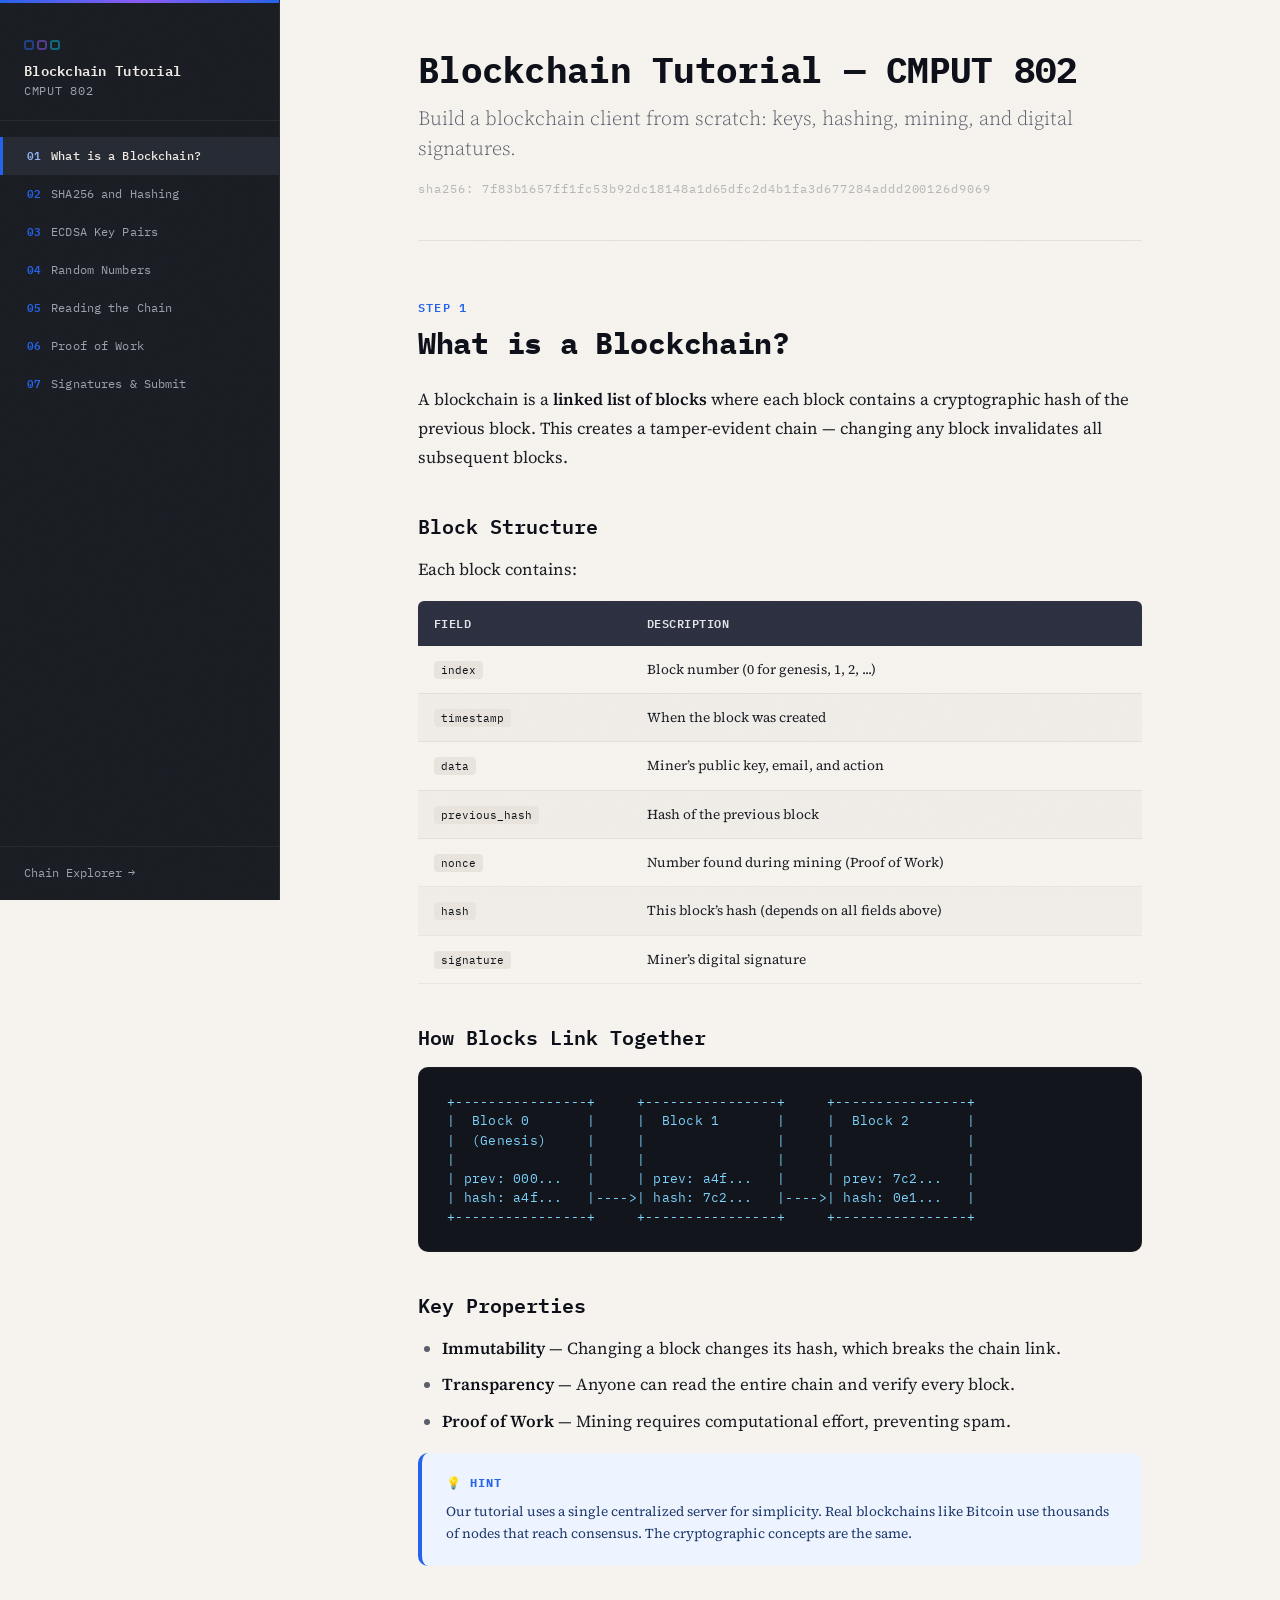
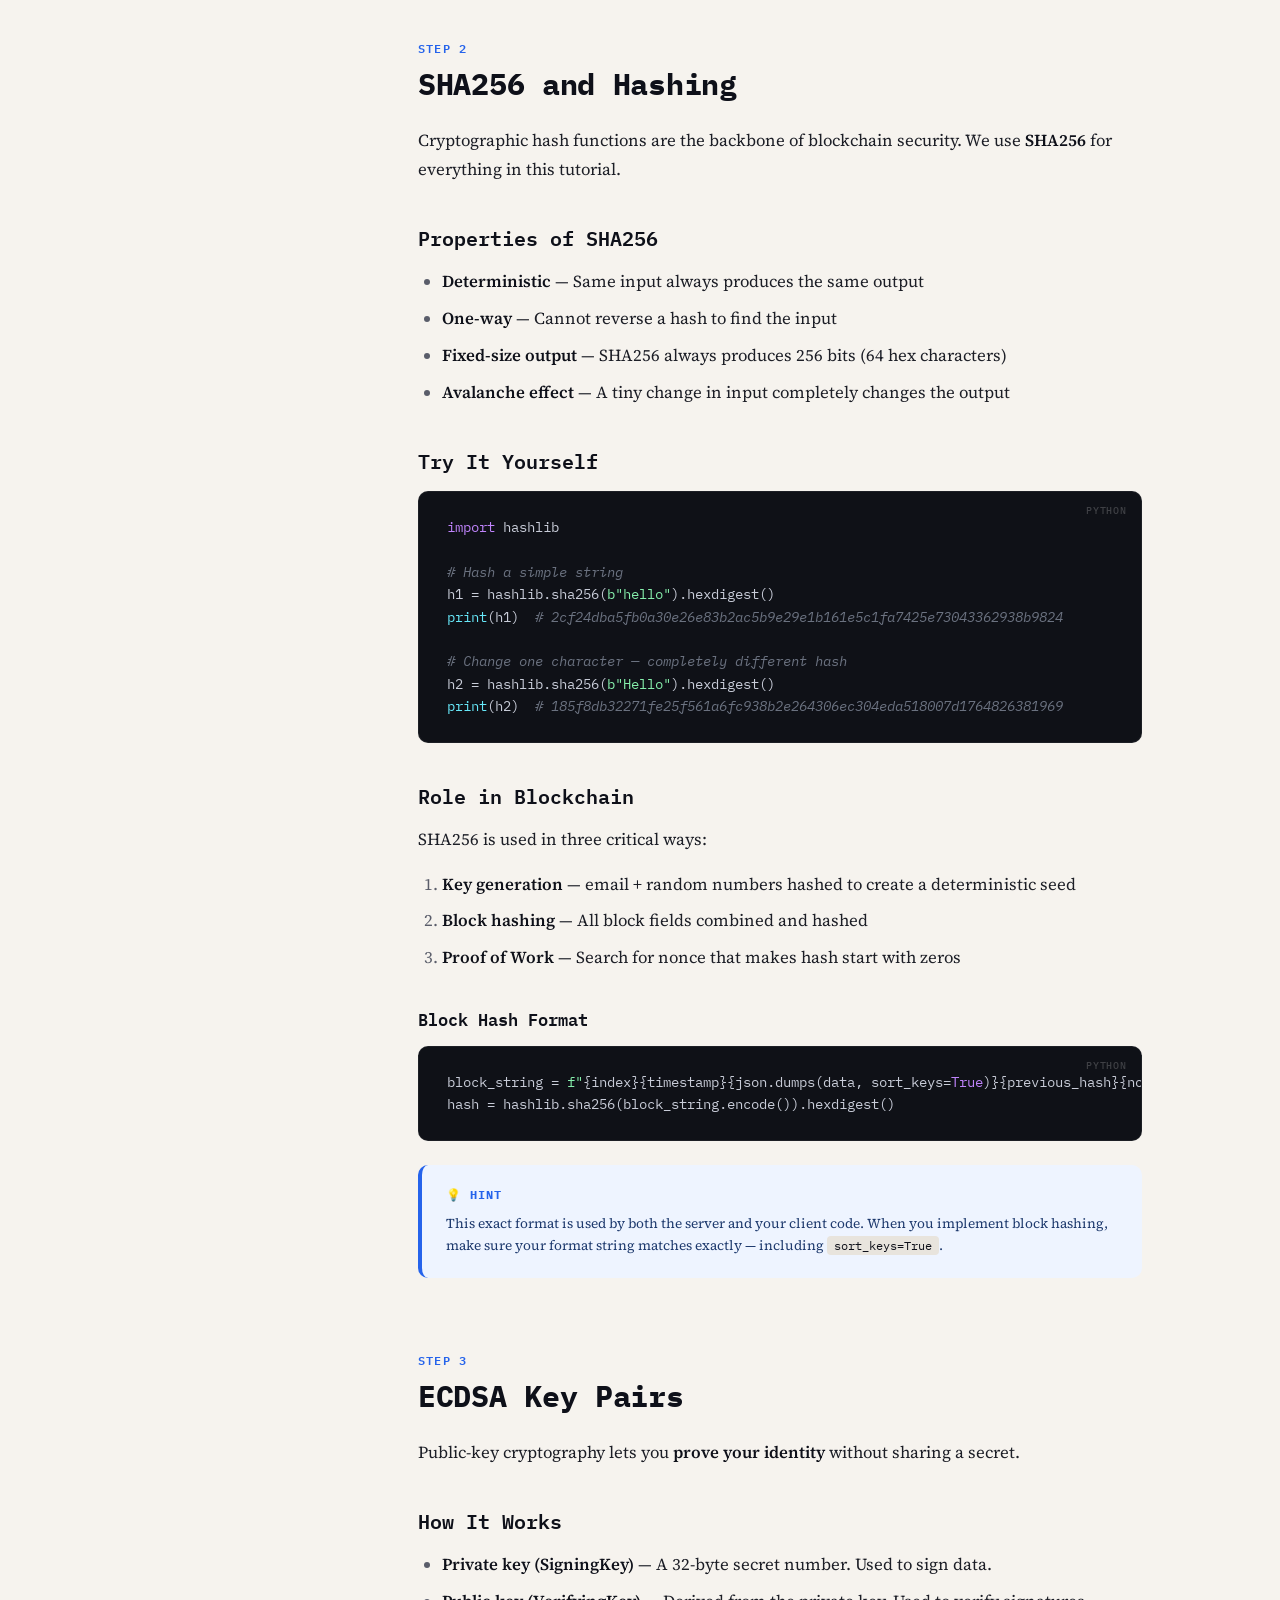
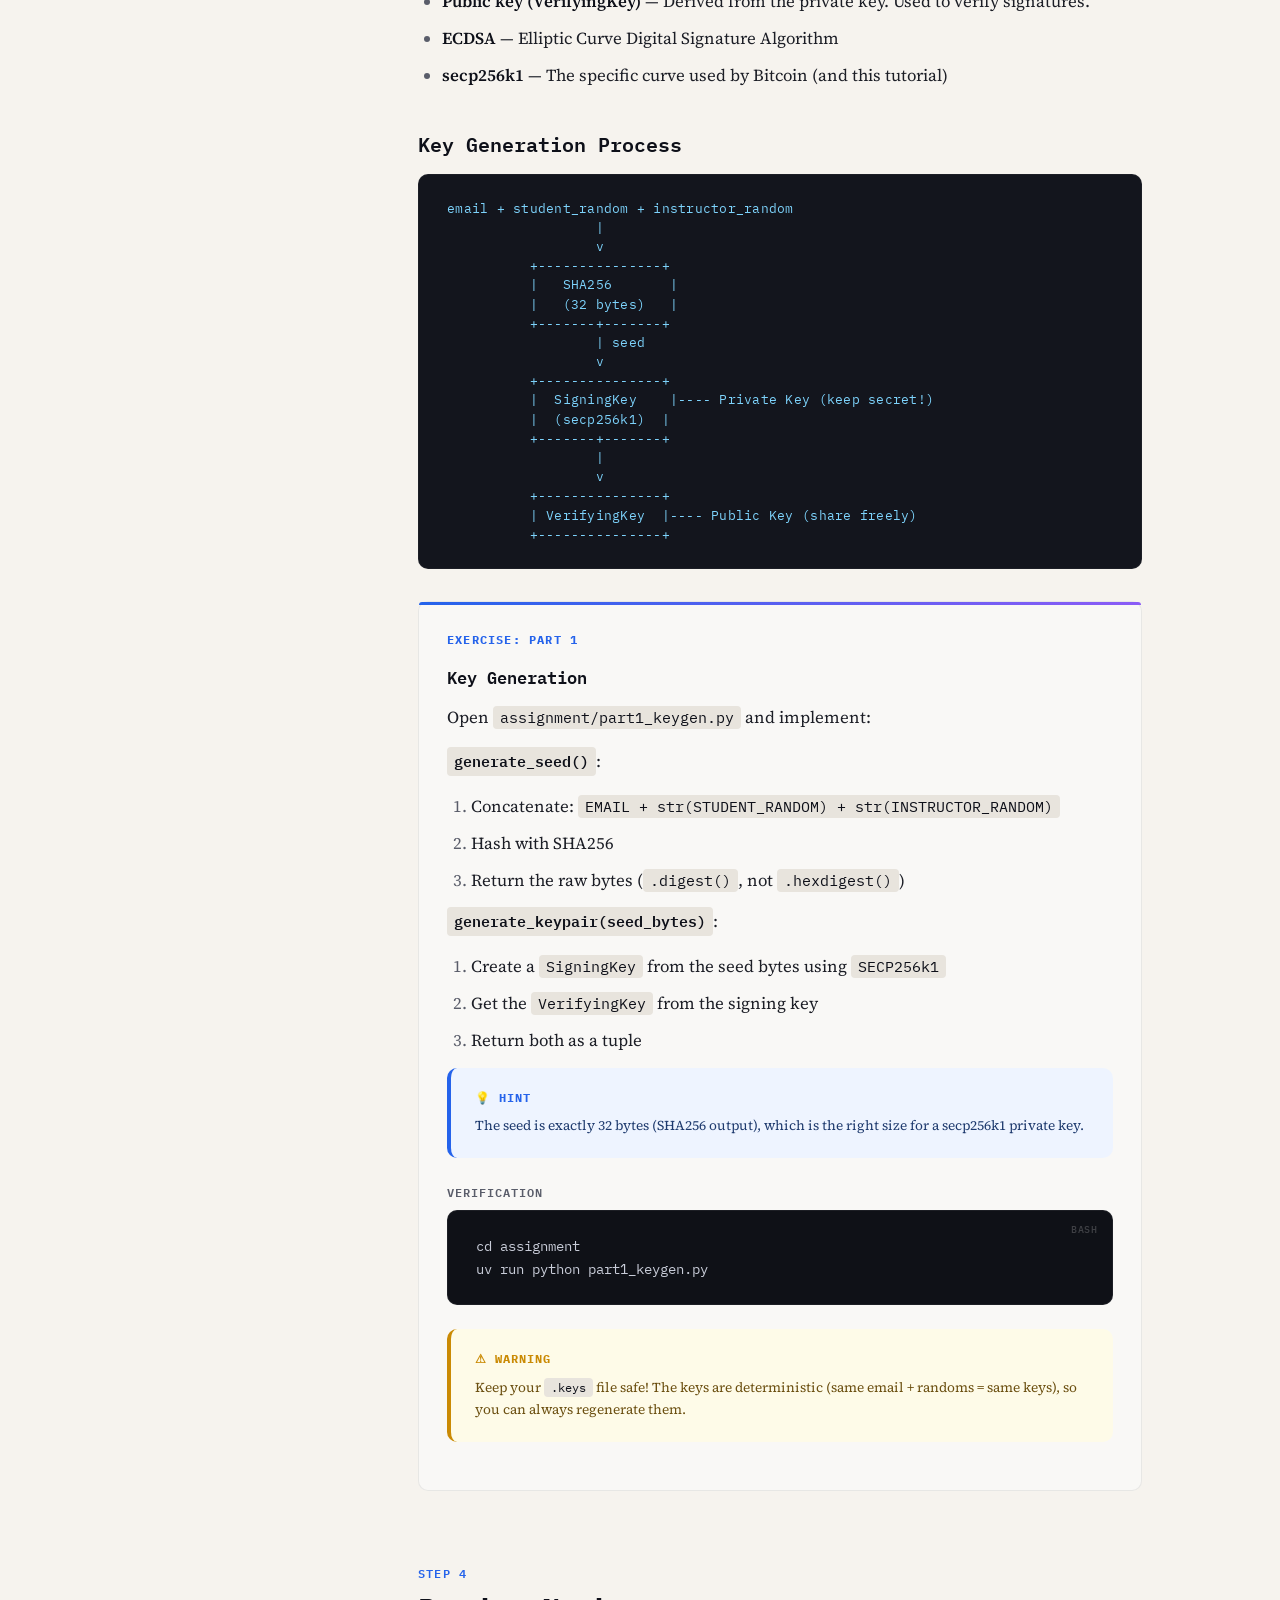
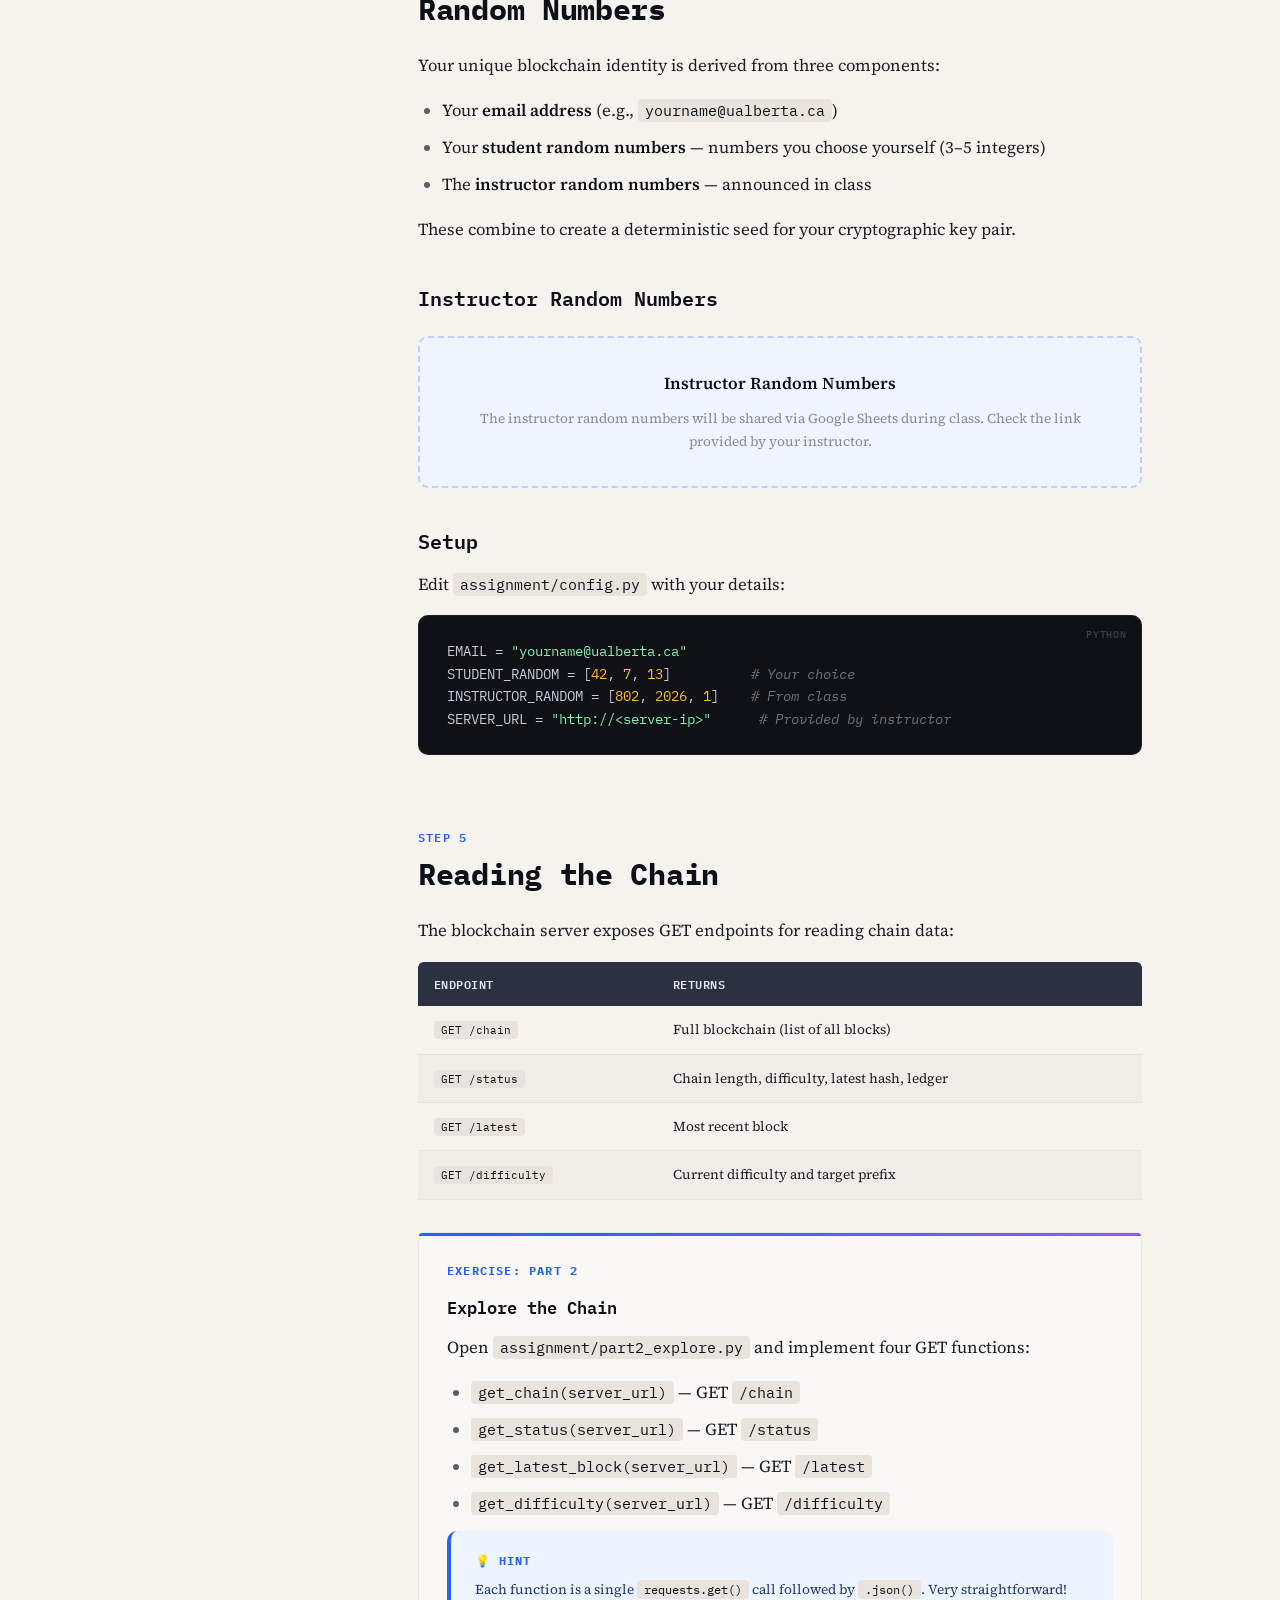
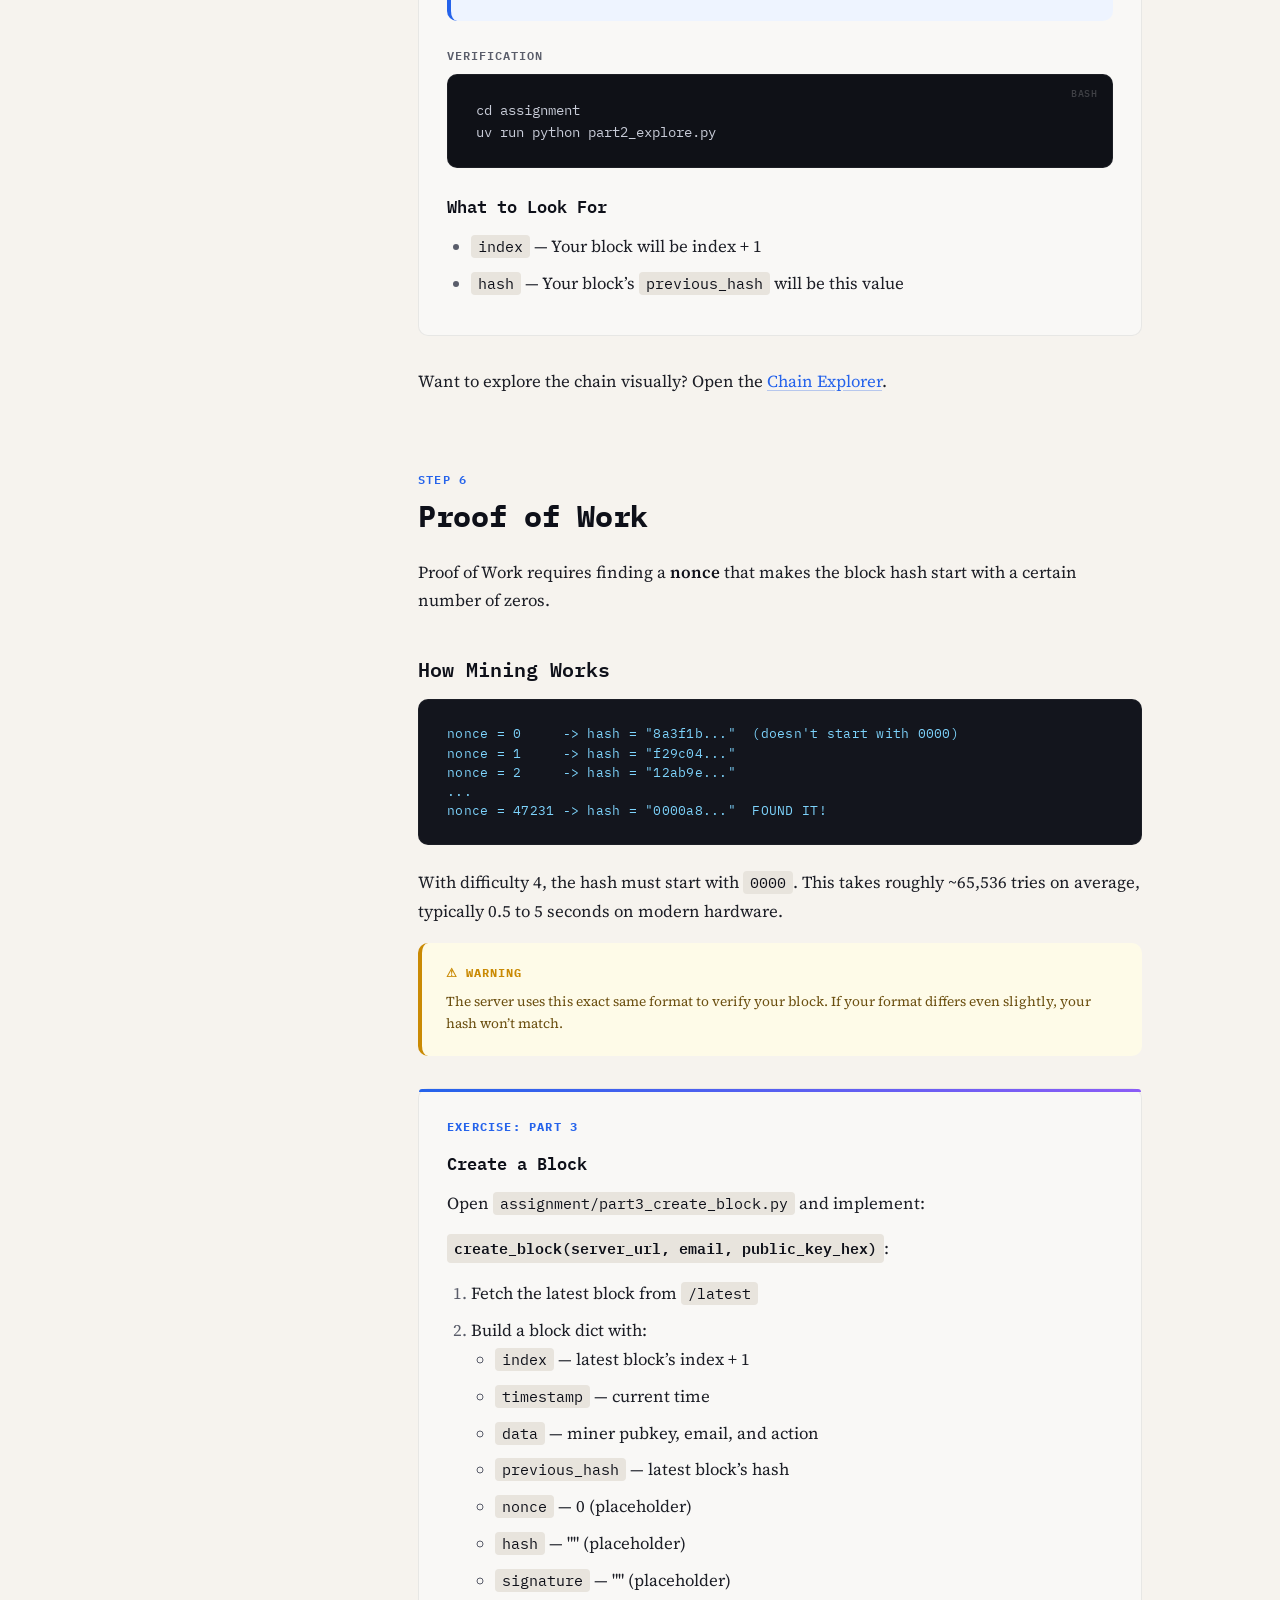
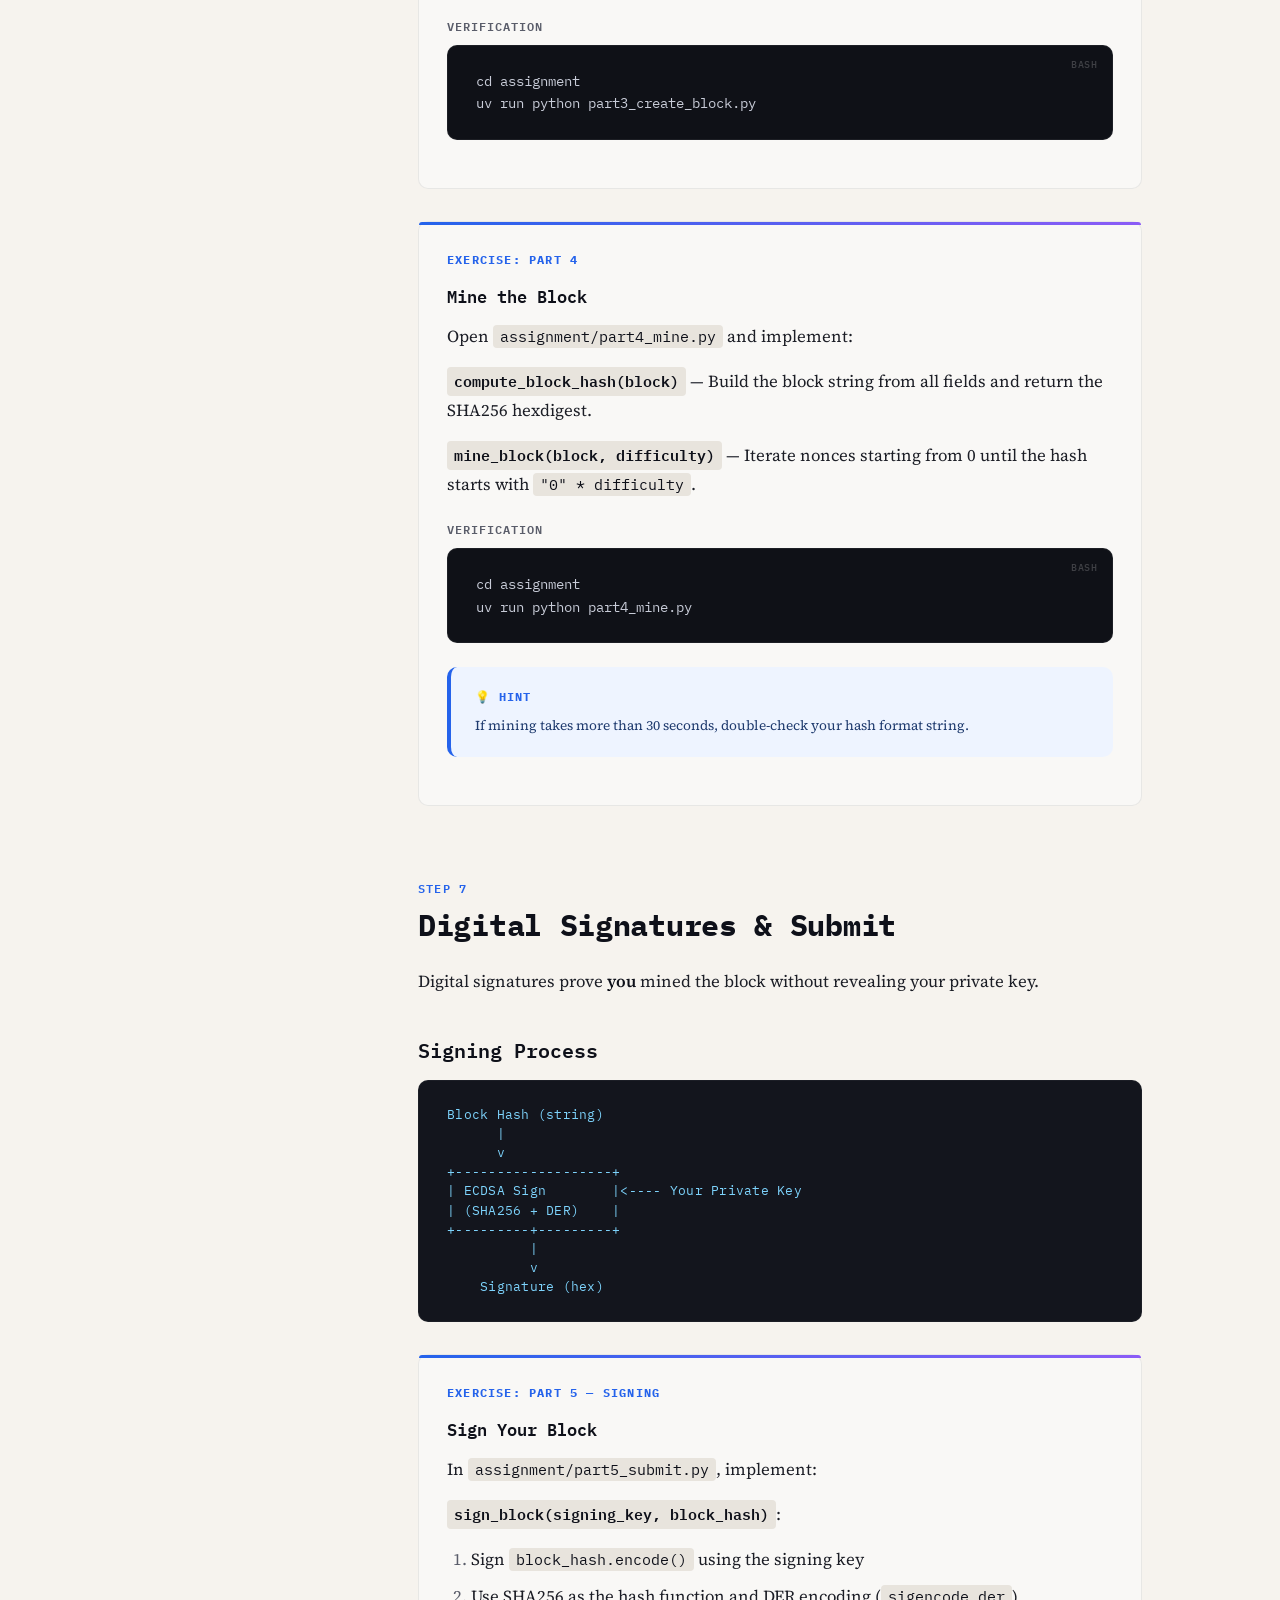
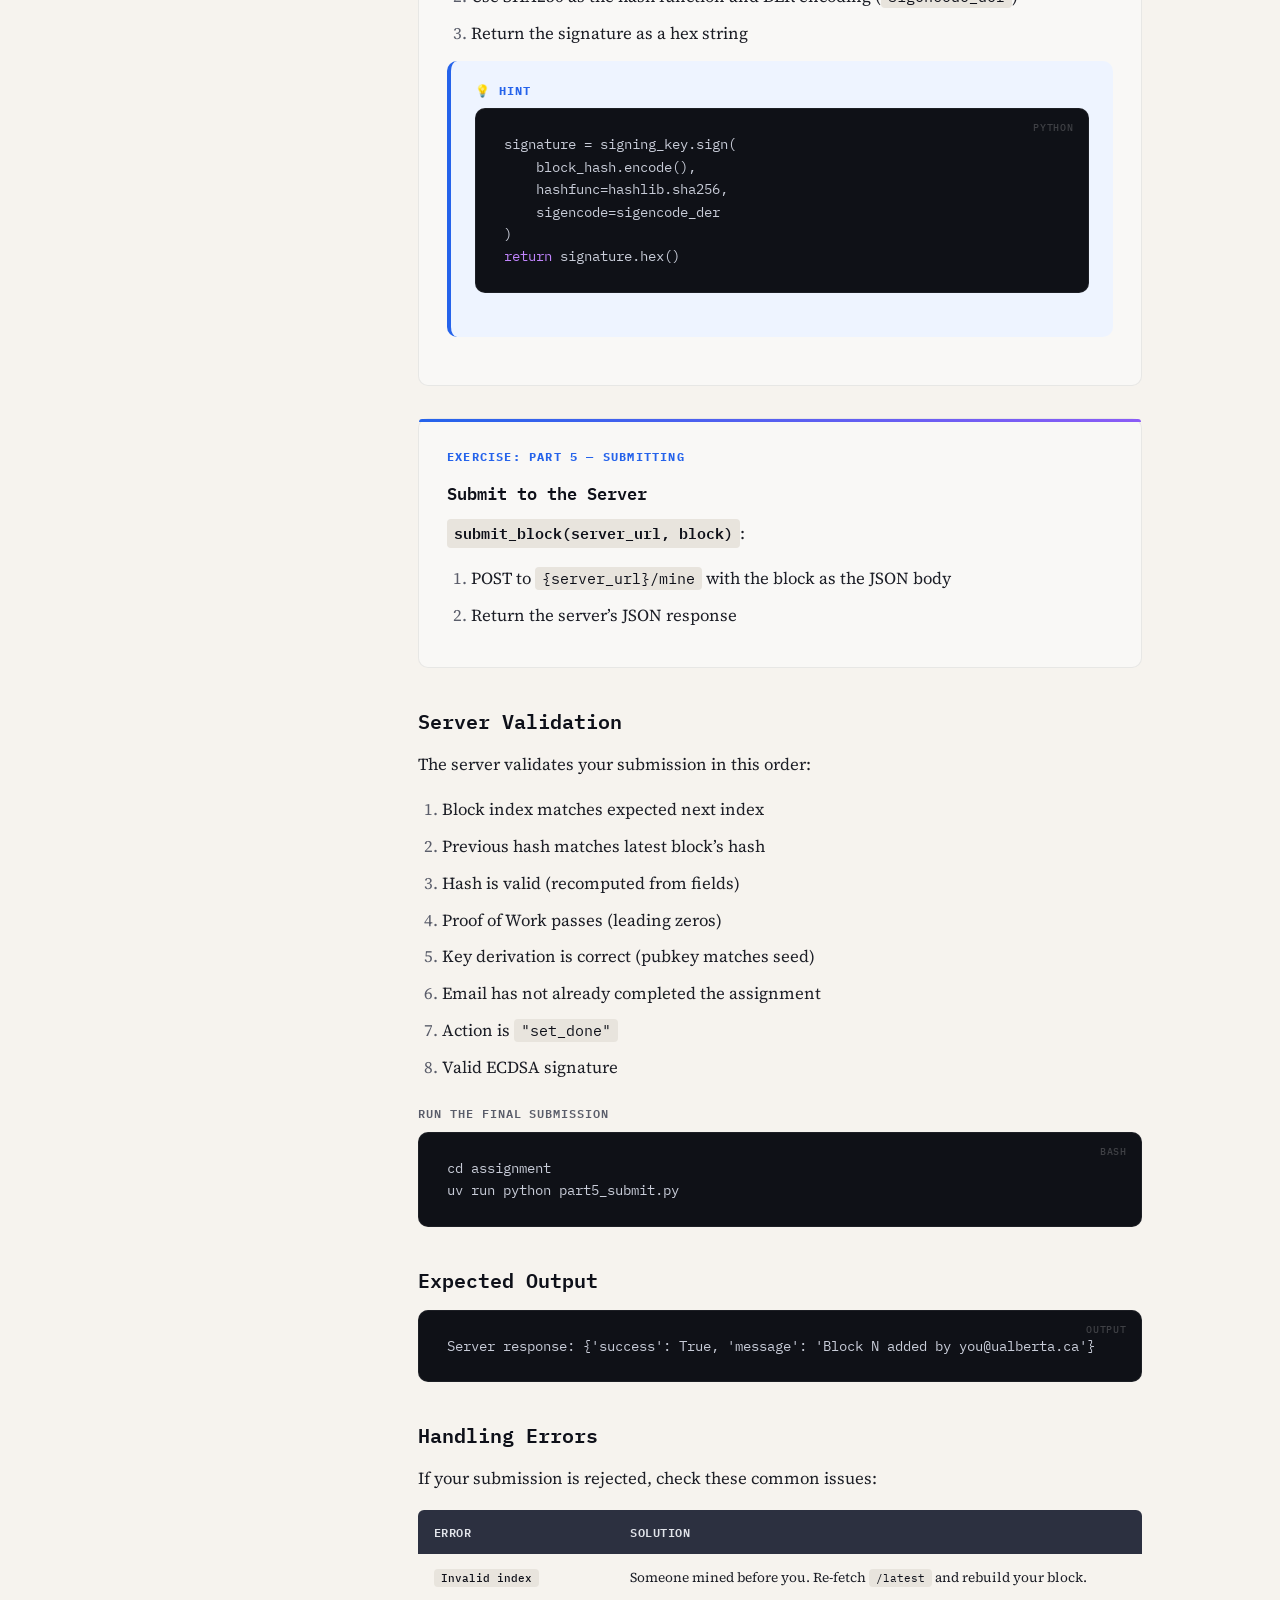
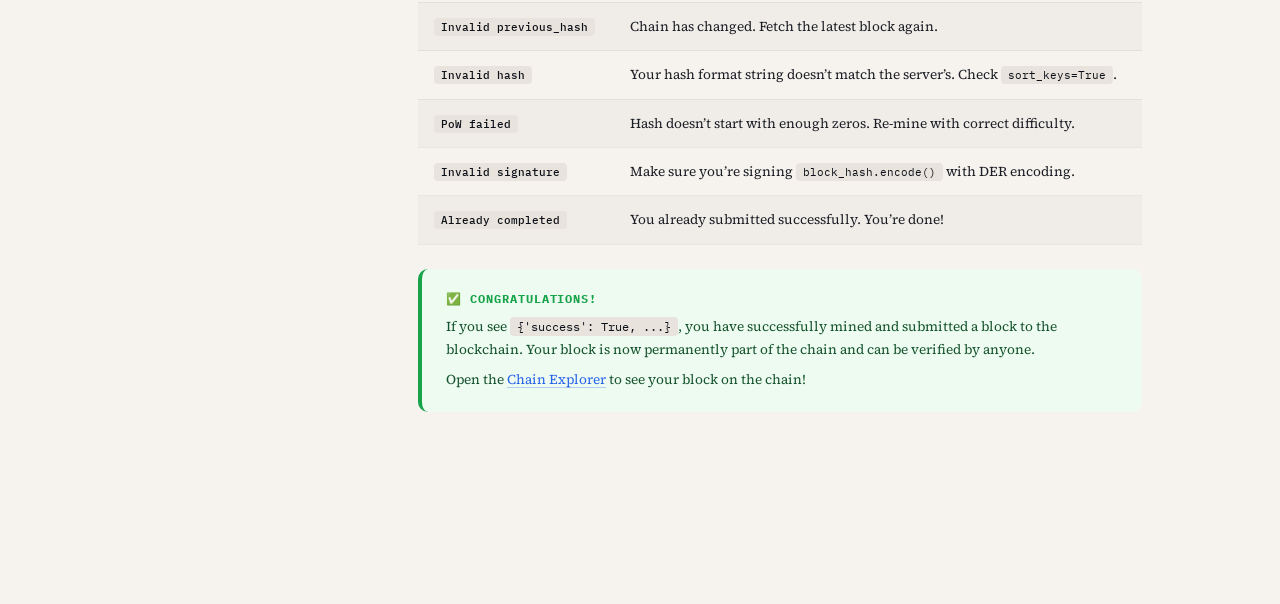
==== commit dd98c051: "refactor: renumber assignment parts to continuous 1-5 sequence" ====
--- a/server/tutorial/index.html
+++ b/server/tutorial/index.html
@@ -330,9 +330,9 @@
         </table>
 
         <div class="exercise">
-          <div class="exercise-label">Exercise: Part 3</div>
+          <div class="exercise-label">Exercise: Part 2</div>
           <h4>Explore the Chain</h4>
-          <p>Open <code>assignment/part3_explore.py</code> and implement four GET functions:</p>
+          <p>Open <code>assignment/part2_explore.py</code> and implement four GET functions:</p>
           <ul>
             <li><code>get_chain(server_url)</code> &mdash; GET <code>/chain</code></li>
             <li><code>get_status(server_url)</code> &mdash; GET <code>/status</code></li>
@@ -348,7 +348,7 @@
           <div class="verification">
             <div class="verification-label">Verification</div>
 <pre data-lang="bash"><code>cd assignment
-uv run python part3_explore.py</code></pre>
+uv run python part2_explore.py</code></pre>
           </div>
 
           <h4>What to Look For</h4>
@@ -384,9 +384,9 @@
         </div>
 
         <div class="exercise">
-          <div class="exercise-label">Exercise: Part 4</div>
+          <div class="exercise-label">Exercise: Part 3</div>
           <h4>Create a Block</h4>
-          <p>Open <code>assignment/part4_create_block.py</code> and implement:</p>
+          <p>Open <code>assignment/part3_create_block.py</code> and implement:</p>
 
           <p><strong><code>create_block(server_url, email, public_key_hex)</code></strong>:</p>
           <ol>
@@ -407,14 +407,14 @@
           <div class="verification">
             <div class="verification-label">Verification</div>
 <pre data-lang="bash"><code>cd assignment
-uv run python part4_create_block.py</code></pre>
+uv run python part3_create_block.py</code></pre>
           </div>
         </div>
 
         <div class="exercise">
-          <div class="exercise-label">Exercise: Part 5</div>
+          <div class="exercise-label">Exercise: Part 4</div>
           <h4>Mine the Block</h4>
-          <p>Open <code>assignment/part5_mine.py</code> and implement:</p>
+          <p>Open <code>assignment/part4_mine.py</code> and implement:</p>
 
           <p><strong><code>compute_block_hash(block)</code></strong> &mdash; Build the block string from all fields and return the SHA256 hexdigest.</p>
 
@@ -423,7 +423,7 @@
           <div class="verification">
             <div class="verification-label">Verification</div>
 <pre data-lang="bash"><code>cd assignment
-uv run python part5_mine.py</code></pre>
+uv run python part4_mine.py</code></pre>
           </div>
 
           <div class="callout hint">
@@ -454,9 +454,9 @@
     Signature (hex)</code></pre>
 
         <div class="exercise">
-          <div class="exercise-label">Exercise: Part 6 &mdash; Signing</div>
+          <div class="exercise-label">Exercise: Part 5 &mdash; Signing</div>
           <h4>Sign Your Block</h4>
-          <p>In <code>assignment/part6_submit.py</code>, implement:</p>
+          <p>In <code>assignment/part5_submit.py</code>, implement:</p>
 
           <p><strong><code>sign_block(signing_key, block_hash)</code></strong>:</p>
           <ol>
@@ -477,7 +477,7 @@
         </div>
 
         <div class="exercise">
-          <div class="exercise-label">Exercise: Part 6 &mdash; Submitting</div>
+          <div class="exercise-label">Exercise: Part 5 &mdash; Submitting</div>
           <h4>Submit to the Server</h4>
           <p><strong><code>submit_block(server_url, block)</code></strong>:</p>
           <ol>
@@ -502,7 +502,7 @@
         <div class="verification">
           <div class="verification-label">Run the Final Submission</div>
 <pre data-lang="bash"><code>cd assignment
-uv run python part6_submit.py</code></pre>
+uv run python part5_submit.py</code></pre>
         </div>
 
         <h3>Expected Output</h3>
